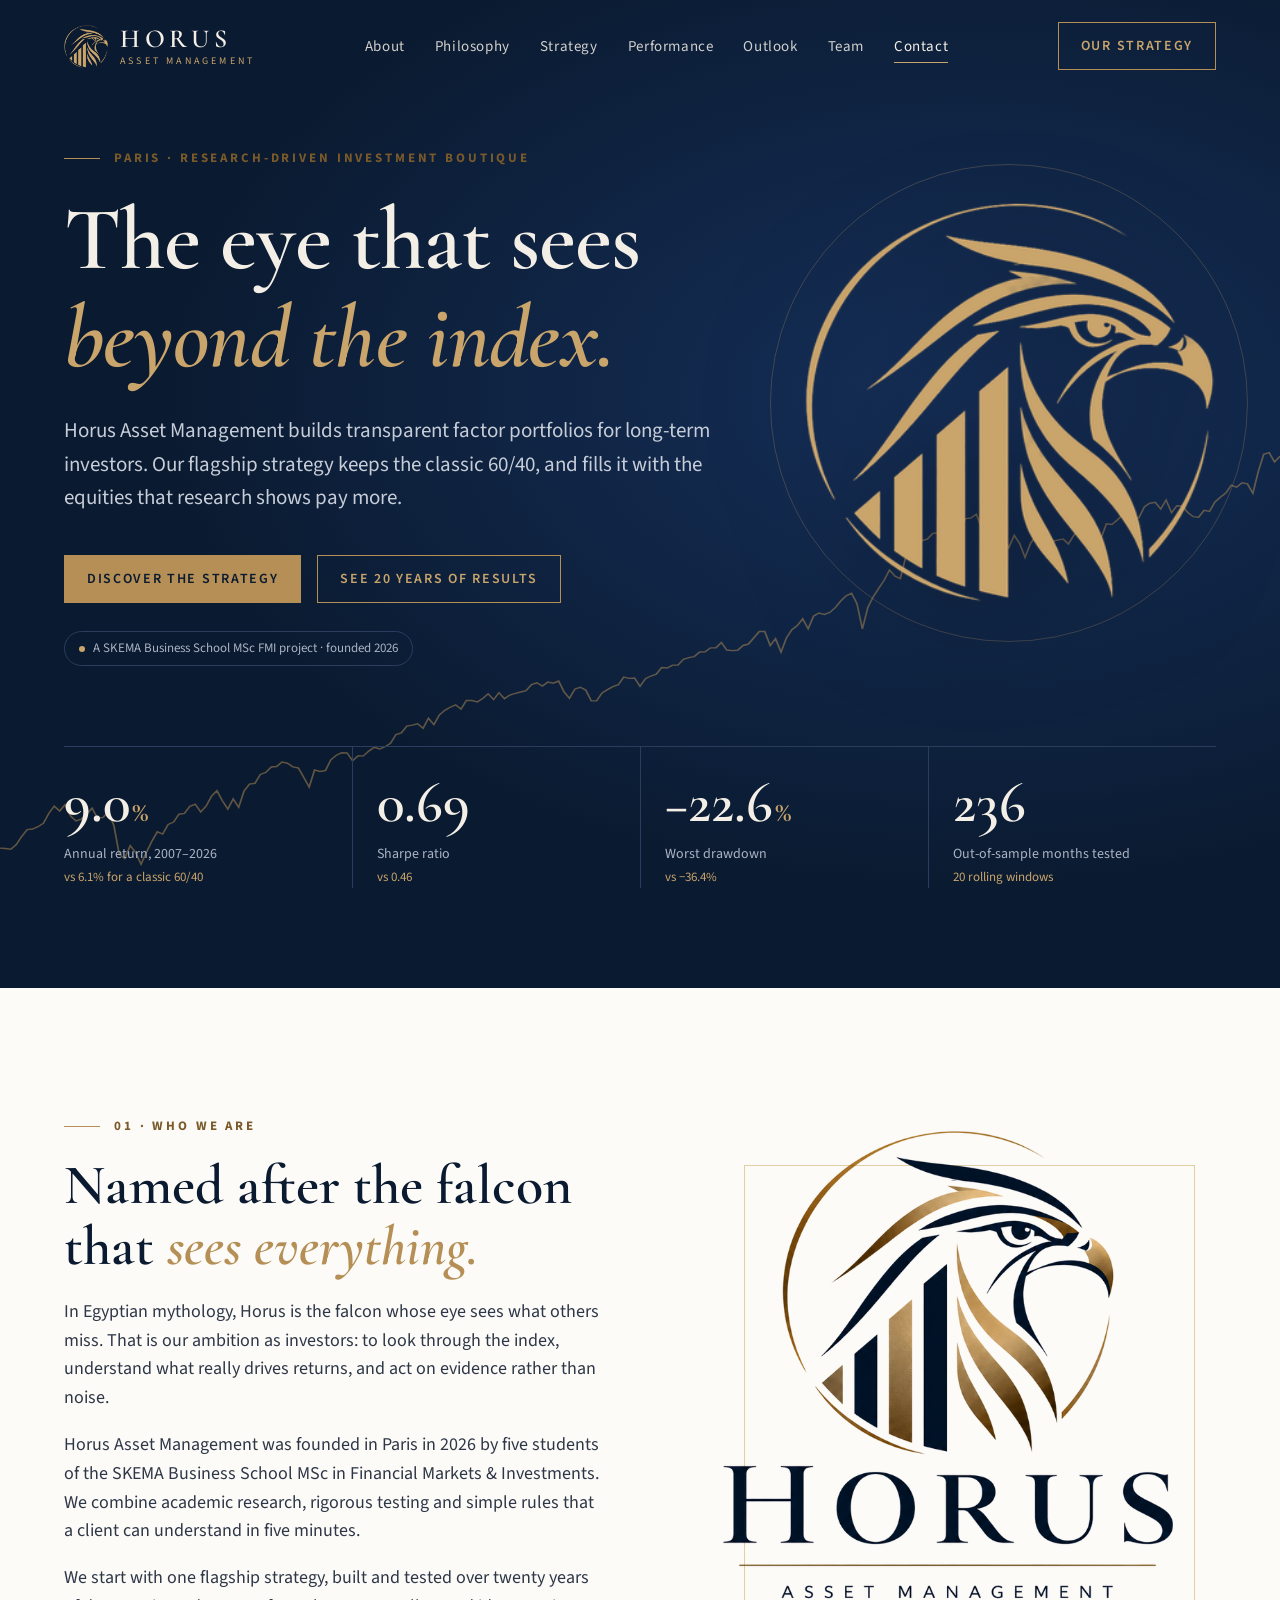
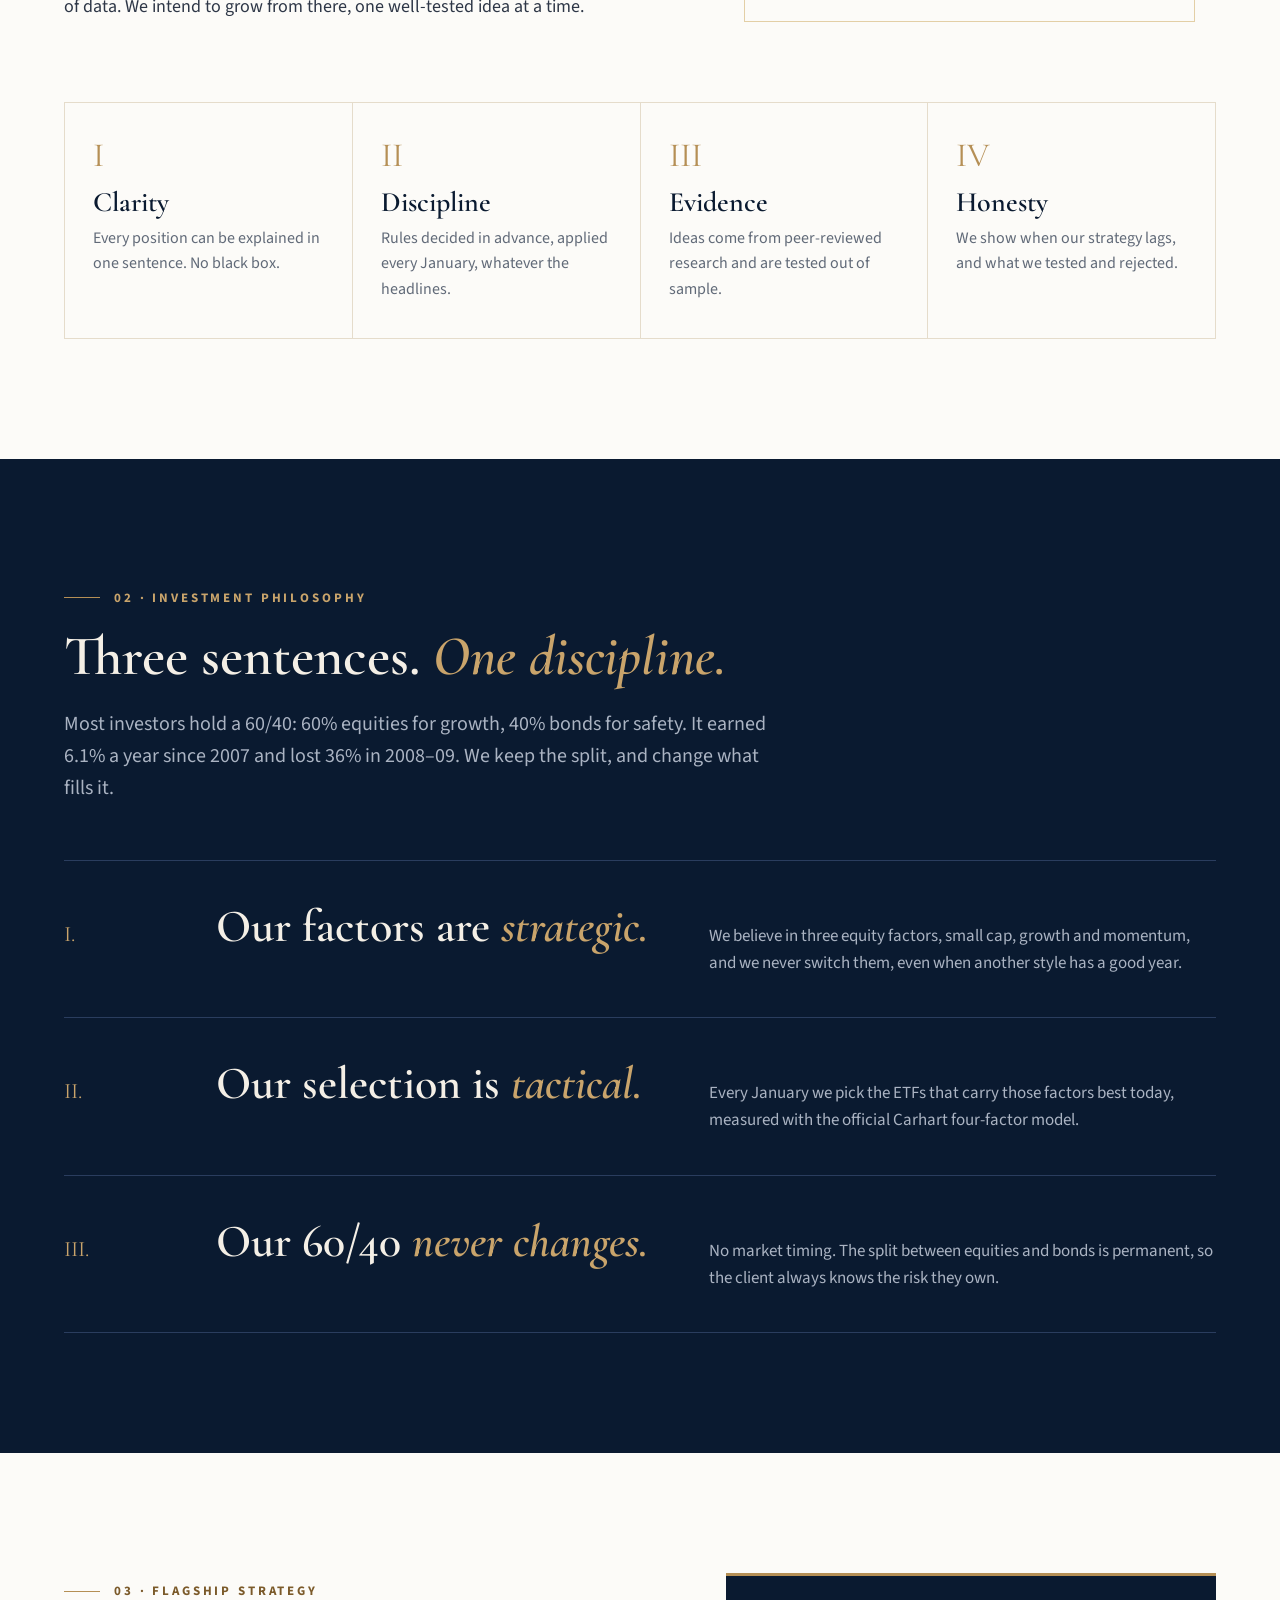
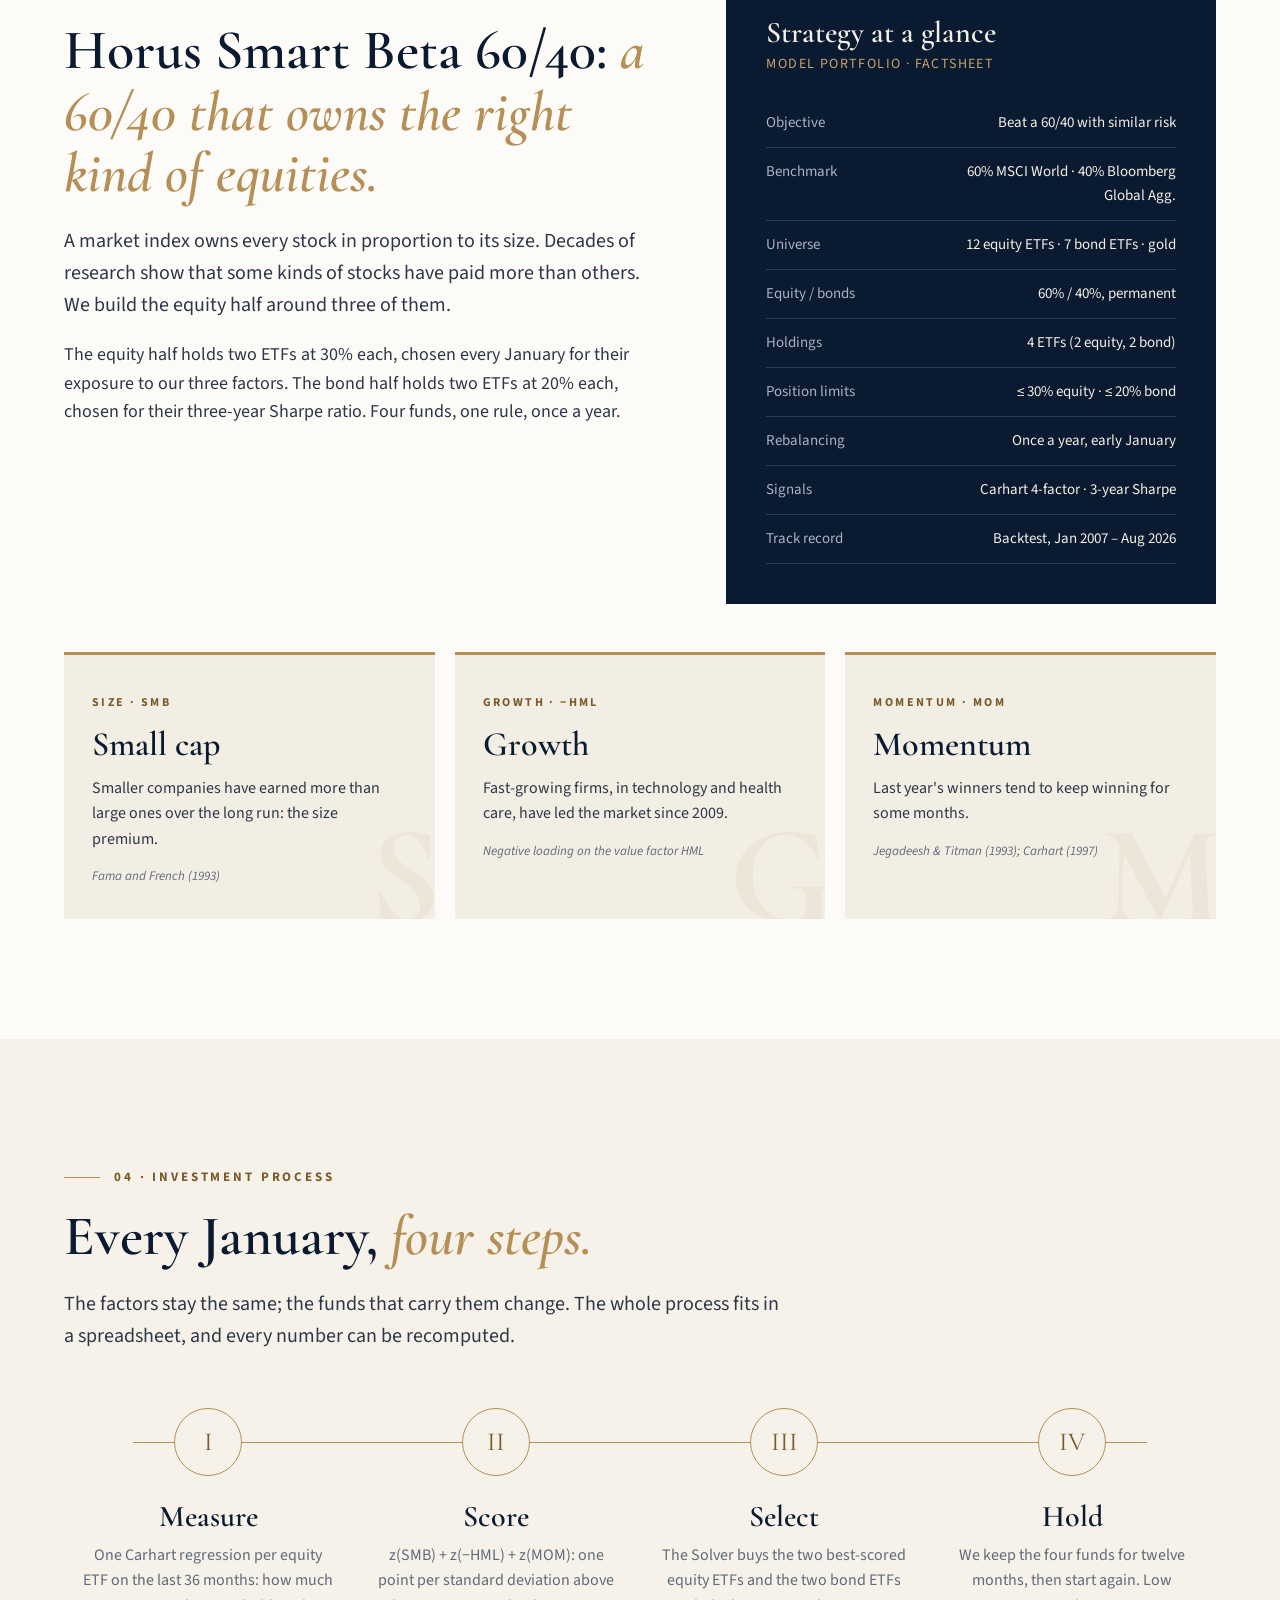
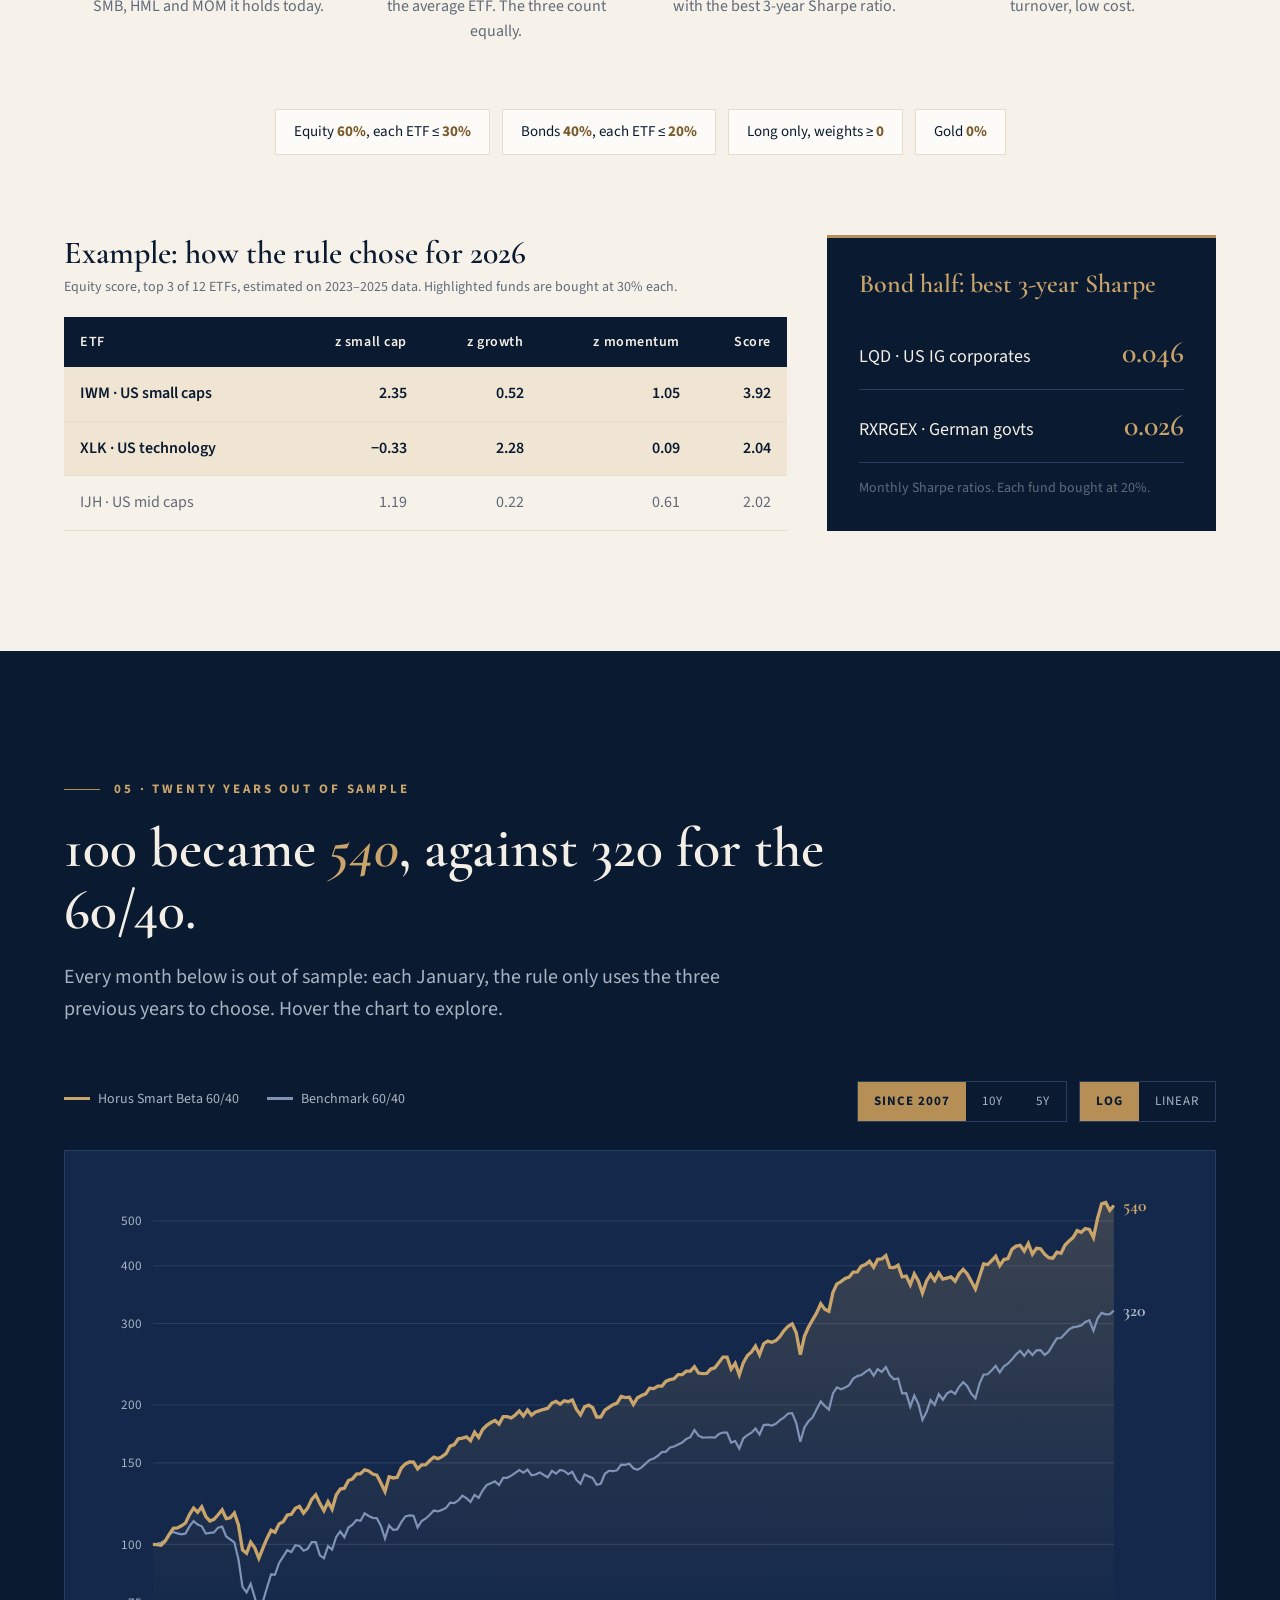
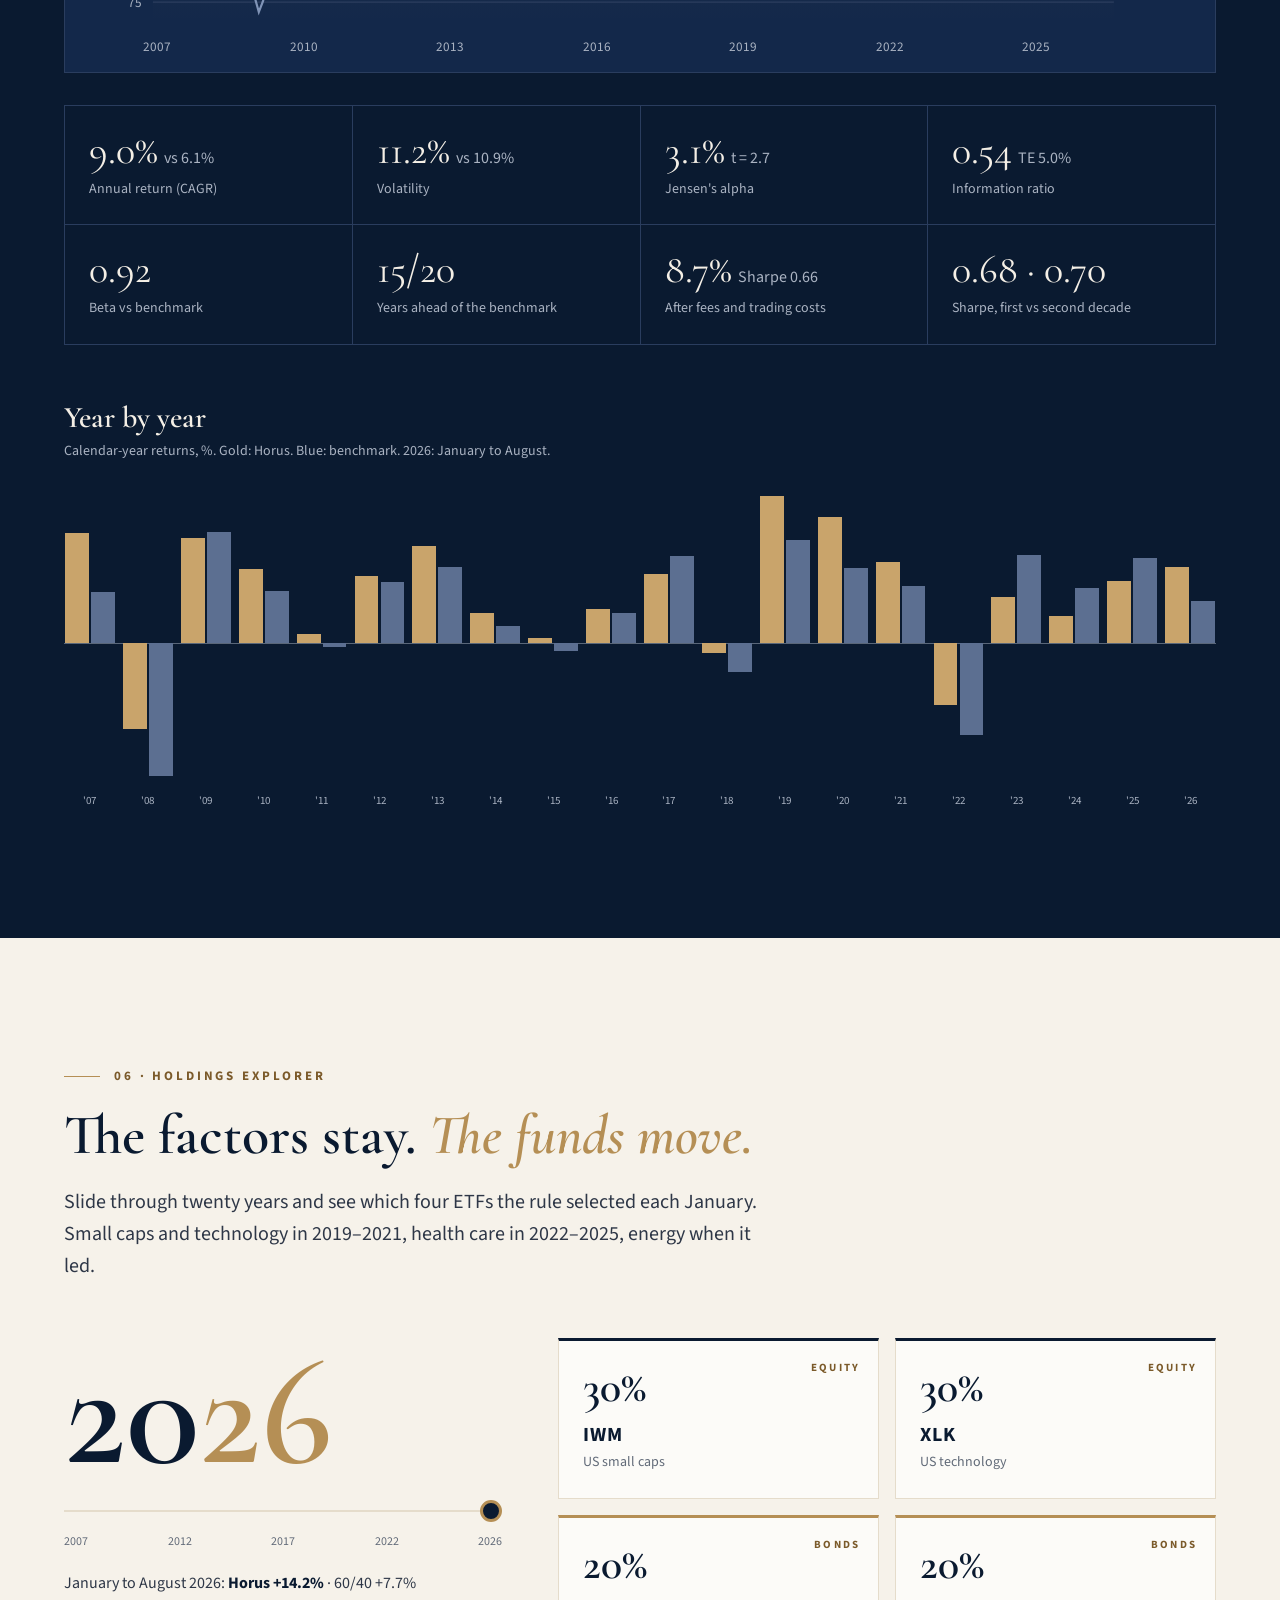
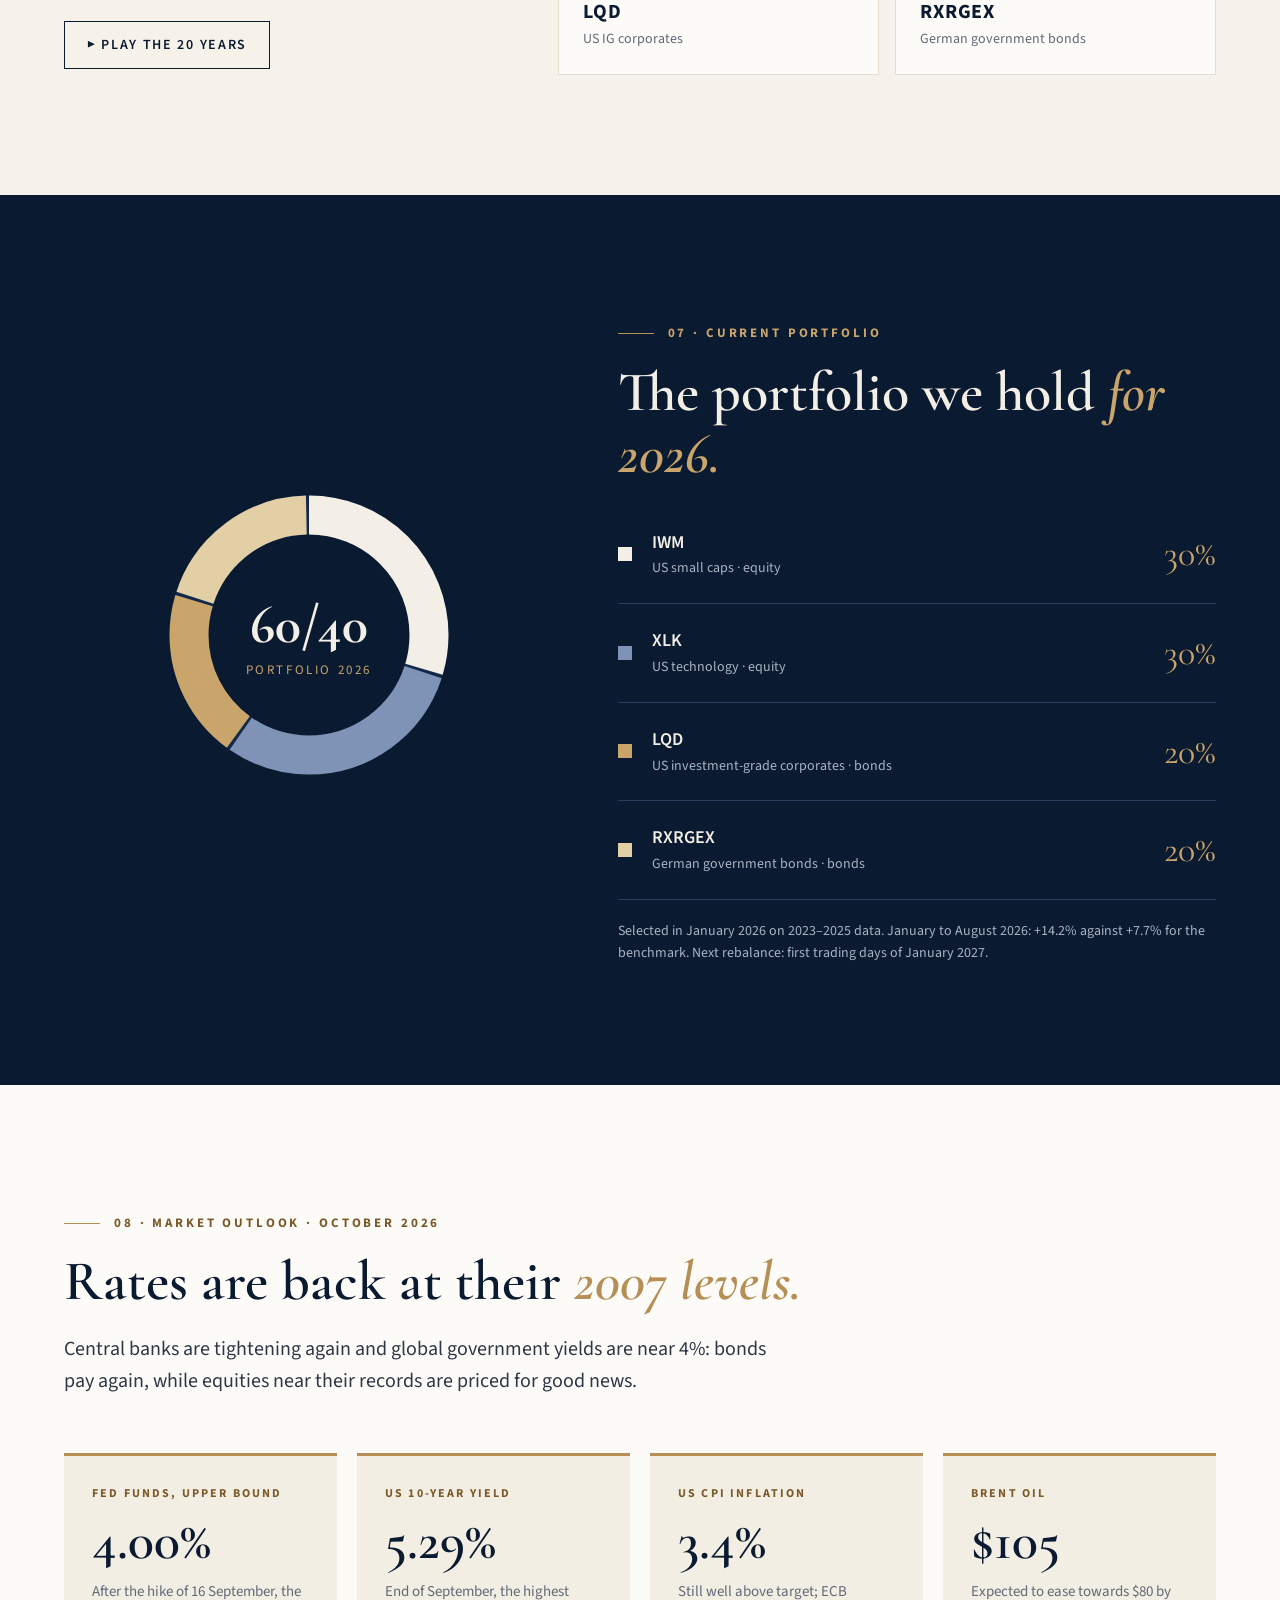
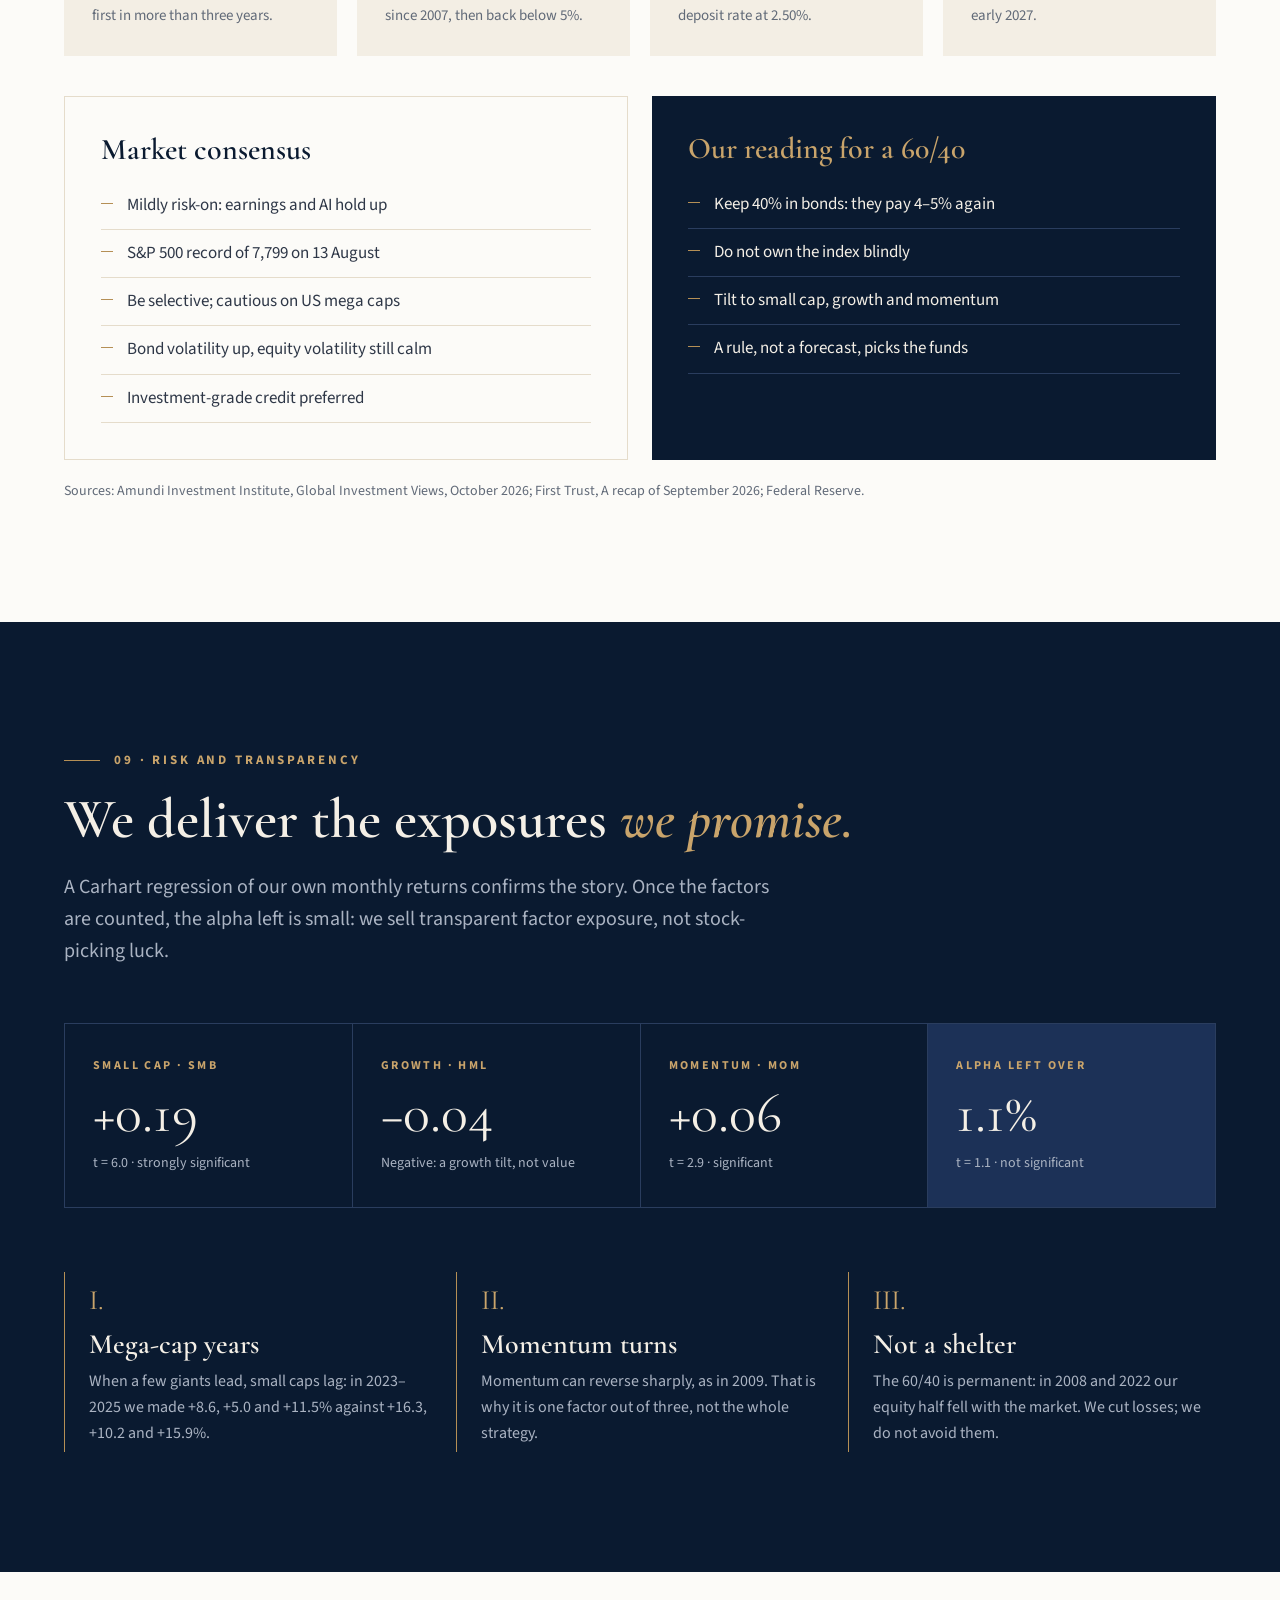
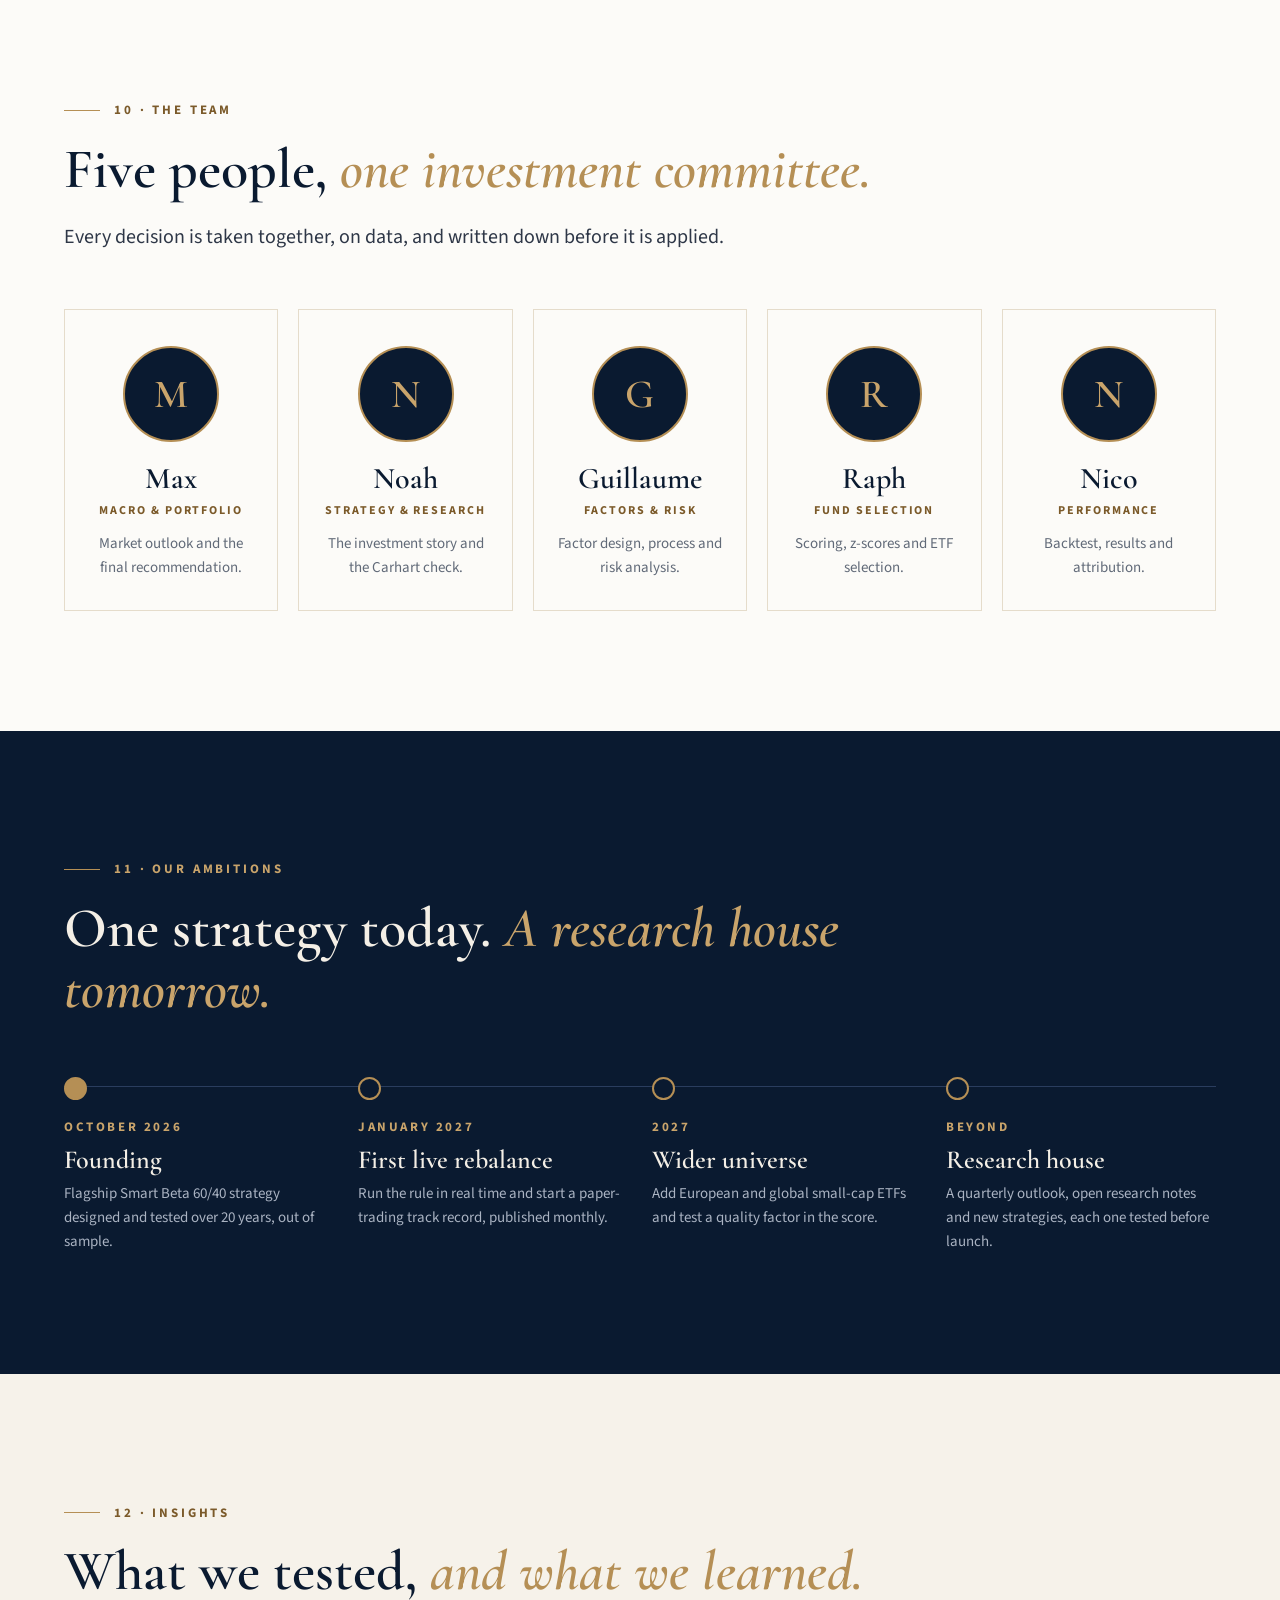
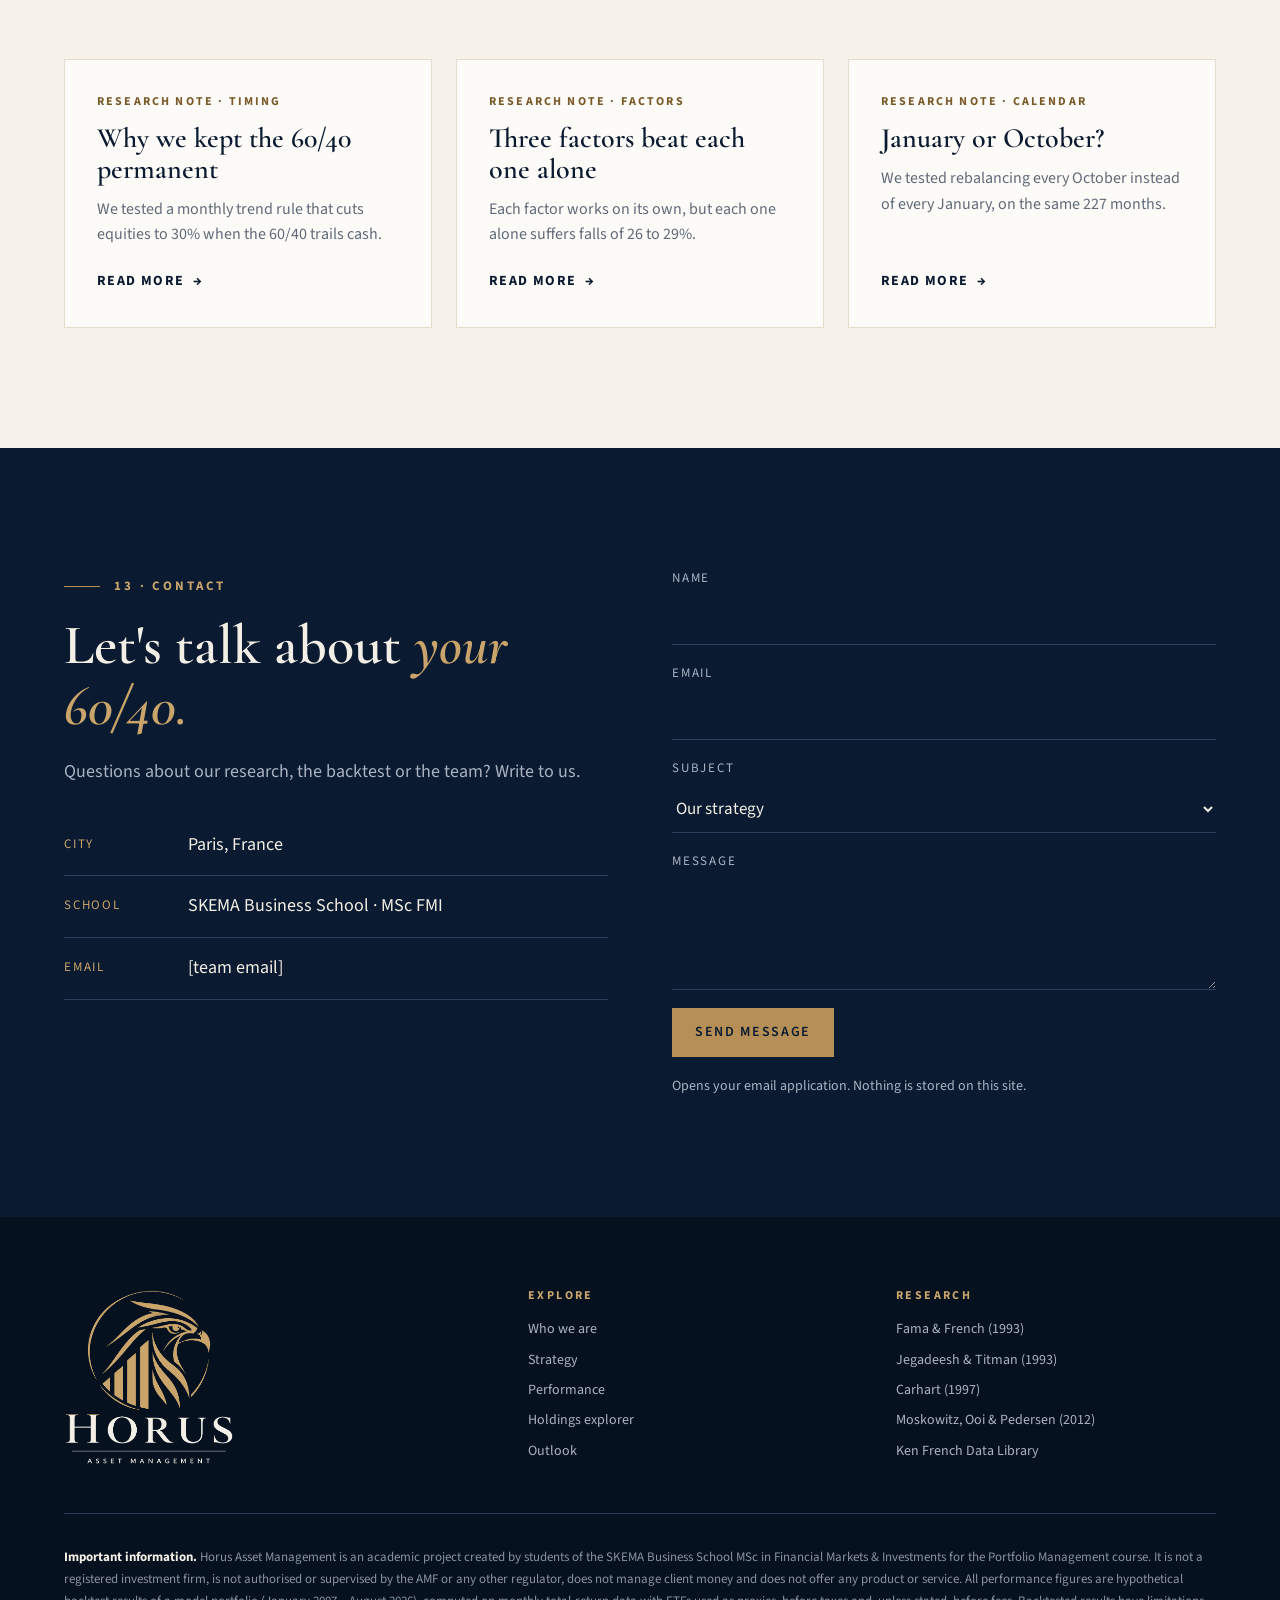
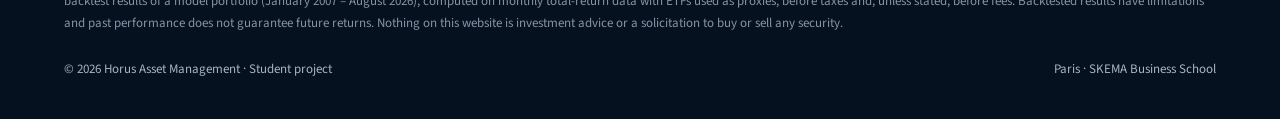
==== index.html @ f4579059 "First version of the Horus Asset Management website Single-page site: identity, philosophy, Smart Be" ====
<!doctype html>
<html lang="en">
<head>
<meta charset="utf-8">
<meta name="viewport" content="width=device-width, initial-scale=1">
<title>Horus Asset Management · Seeing beyond the index</title>
<meta name="description" content="Horus Asset Management is a Paris-based, research-driven investment boutique founded by five SKEMA MSc FMI students. Flagship: the Horus Smart Beta 60/40 strategy.">
<meta property="og:title" content="Horus Asset Management">
<meta property="og:description" content="A 60/40 that owns the right kind of equities. Strategic factors, tactical annual selection.">
<meta property="og:image" content="assets/img/logo_full.png">
<meta name="theme-color" content="#0a1a30">
<link rel="icon" type="image/png" href="assets/img/favicon.png">
<link rel="preconnect" href="https://fonts.googleapis.com">
<link rel="preconnect" href="https://fonts.gstatic.com" crossorigin>
<link href="https://fonts.googleapis.com/css2?family=Cormorant+Garamond:ital,wght@0,500;0,600;0,700;1,500;1,600&family=Source+Sans+3:wght@300;400;600;700&display=swap" rel="stylesheet">
<link rel="stylesheet" href="assets/css/style.css">
</head>
<body>

<!-- ============ NAV ============ -->
<nav class="nav" id="nav">
  <div class="container">
    <a href="#top" class="brand" aria-label="Horus Asset Management, home">
      <img src="assets/img/mark_gold.png" alt="">
      <span class="brand-text"><strong>HORUS</strong><span>ASSET MANAGEMENT</span></span>
    </a>
    <ul class="nav-links" id="navLinks">
      <li><a href="#about">About</a></li>
      <li><a href="#philosophy">Philosophy</a></li>
      <li><a href="#strategy">Strategy</a></li>
      <li><a href="#performance">Performance</a></li>
      <li><a href="#outlook">Outlook</a></li>
      <li><a href="#team">Team</a></li>
      <li><a href="#contact">Contact</a></li>
    </ul>
    <a href="#strategy" class="btn">Our strategy</a>
    <button class="menu-toggle" id="menuToggle" aria-label="Open menu"><span></span><span></span><span></span></button>
  </div>
</nav>

<!-- ============ HERO ============ -->
<header class="hero" id="top">
  <svg class="hero-bg-line" viewBox="0 0 1100 520" preserveAspectRatio="none" aria-hidden="true"><path id="heroLine" d=""/></svg>
  <div class="container">
    <div class="hero-grid">
      <div>
        <span class="eyebrow reveal">Paris · Research-driven investment boutique</span>
        <h1 class="reveal d1">The eye that sees <em>beyond the index.</em></h1>
        <p class="lead reveal d2">Horus Asset Management builds transparent factor portfolios for long-term investors. Our flagship strategy keeps the classic 60/40, and fills it with the equities that research shows pay more.</p>
        <div class="hero-actions reveal d3">
          <a href="#strategy" class="btn solid">Discover the strategy</a>
          <a href="#performance" class="btn">See 20 years of results</a>
        </div>
        <div class="badge reveal d4"><i></i> A SKEMA Business School MSc FMI project · founded 2026</div>
      </div>
      <div class="hero-mark reveal d2"><img src="assets/img/mark_gold.png" alt="The Horus falcon"></div>
    </div>
    <div class="kpis">
      <div class="kpi reveal"><div class="num"><span data-count="9.0" data-dec="1">0</span><small>%</small></div><div class="lbl">Annual return, 2007–2026</div><div class="vs">vs 6.1% for a classic 60/40</div></div>
      <div class="kpi reveal d1"><div class="num"><span data-count="0.69" data-dec="2">0</span></div><div class="lbl">Sharpe ratio</div><div class="vs">vs 0.46</div></div>
      <div class="kpi reveal d2"><div class="num">−<span data-count="22.6" data-dec="1">0</span><small>%</small></div><div class="lbl">Worst drawdown</div><div class="vs">vs −36.4%</div></div>
      <div class="kpi reveal d3"><div class="num"><span data-count="236" data-dec="0">0</span></div><div class="lbl">Out-of-sample months tested</div><div class="vs">20 rolling windows</div></div>
    </div>
  </div>
</header>

<!-- ============ ABOUT ============ -->
<section id="about">
  <div class="container">
    <div class="about-grid">
      <div class="about-text">
        <span class="eyebrow reveal">01 · Who we are</span>
        <h2 class="section-title reveal d1">Named after the falcon that <em>sees everything.</em></h2>
        <p class="reveal d2">In Egyptian mythology, Horus is the falcon whose eye sees what others miss. That is our ambition as investors: to look through the index, understand what really drives returns, and act on evidence rather than noise.</p>
        <p class="reveal d2">Horus Asset Management was founded in Paris in 2026 by five students of the SKEMA Business School MSc in Financial Markets &amp; Investments. We combine academic research, rigorous testing and simple rules that a client can understand in five minutes.</p>
        <p class="reveal d3">We start with one flagship strategy, built and tested over twenty years of data. We intend to grow from there, one well-tested idea at a time.</p>
      </div>
      <div class="about-visual reveal d2">
        <div class="frame"></div>
        <img src="assets/img/logo_full.png" alt="Horus Asset Management logo">
      </div>
    </div>
    <div class="values">
      <div class="value reveal"><div class="ic">I</div><h3>Clarity</h3><p>Every position can be explained in one sentence. No black box.</p></div>
      <div class="value reveal d1"><div class="ic">II</div><h3>Discipline</h3><p>Rules decided in advance, applied every January, whatever the headlines.</p></div>
      <div class="value reveal d2"><div class="ic">III</div><h3>Evidence</h3><p>Ideas come from peer-reviewed research and are tested out of sample.</p></div>
      <div class="value reveal d3"><div class="ic">IV</div><h3>Honesty</h3><p>We show when our strategy lags, and what we tested and rejected.</p></div>
    </div>
  </div>
</section>

<!-- ============ PHILOSOPHY ============ -->
<section id="philosophy" class="dark">
  <div class="container">
    <div class="section-head">
      <span class="eyebrow reveal">02 · Investment philosophy</span>
      <h2 class="section-title reveal d1">Three sentences. <em>One discipline.</em></h2>
      <p class="lead reveal d2">Most investors hold a 60/40: 60% equities for growth, 40% bonds for safety. It earned 6.1% a year since 2007 and lost 36% in 2008–09. We keep the split, and change what fills it.</p>
    </div>
    <div class="mantra">
      <div class="mantra-row reveal"><span class="n">I.</span><h3>Our factors are <em>strategic.</em></h3><p>We believe in three equity factors, small cap, growth and momentum, and we never switch them, even when another style has a good year.</p></div>
      <div class="mantra-row reveal"><span class="n">II.</span><h3>Our selection is <em>tactical.</em></h3><p>Every January we pick the ETFs that carry those factors best today, measured with the official Carhart four-factor model.</p></div>
      <div class="mantra-row reveal"><span class="n">III.</span><h3>Our 60/40 <em>never changes.</em></h3><p>No market timing. The split between equities and bonds is permanent, so the client always knows the risk they own.</p></div>
    </div>
  </div>
</section>

<!-- ============ STRATEGY ============ -->
<section id="strategy">
  <div class="container">
    <div class="strategy-grid">
      <div>
        <span class="eyebrow reveal">03 · Flagship strategy</span>
        <h2 class="section-title reveal d1">Horus Smart Beta 60/40: <em>a 60/40 that owns the right kind of equities.</em></h2>
        <p class="lead reveal d2">A market index owns every stock in proportion to its size. Decades of research show that some kinds of stocks have paid more than others. We build the equity half around three of them.</p>
        <p class="reveal d3" style="margin-top:20px">The equity half holds two ETFs at 30% each, chosen every January for their exposure to our three factors. The bond half holds two ETFs at 20% each, chosen for their three-year Sharpe ratio. Four funds, one rule, once a year.</p>
      </div>
      <aside class="factsheet reveal d2">
        <h3>Strategy at a glance</h3>
        <div class="sub">Model portfolio · factsheet</div>
        <dl>
          <dt>Objective</dt><dd>Beat a 60/40 with similar risk</dd>
          <dt>Benchmark</dt><dd>60% MSCI World · 40% Bloomberg Global Agg.</dd>
          <dt>Universe</dt><dd>12 equity ETFs · 7 bond ETFs · gold</dd>
          <dt>Equity / bonds</dt><dd>60% / 40%, permanent</dd>
          <dt>Holdings</dt><dd>4 ETFs (2 equity, 2 bond)</dd>
          <dt>Position limits</dt><dd>≤ 30% equity · ≤ 20% bond</dd>
          <dt>Rebalancing</dt><dd>Once a year, early January</dd>
          <dt>Signals</dt><dd>Carhart 4-factor · 3-year Sharpe</dd>
          <dt>Track record</dt><dd>Backtest, Jan 2007 – Aug 2026</dd>
        </dl>
      </aside>
    </div>
    <div class="factors">
      <div class="factor reveal"><span class="tag">SIZE · SMB</span><h3>Small cap</h3><p>Smaller companies have earned more than large ones over the long run: the size premium.</p><p class="ref">Fama and French (1993)</p><span class="big">S</span></div>
      <div class="factor reveal d1"><span class="tag">GROWTH · −HML</span><h3>Growth</h3><p>Fast-growing firms, in technology and health care, have led the market since 2009.</p><p class="ref">Negative loading on the value factor HML</p><span class="big">G</span></div>
      <div class="factor reveal d2"><span class="tag">MOMENTUM · MOM</span><h3>Momentum</h3><p>Last year's winners tend to keep winning for some months.</p><p class="ref">Jegadeesh &amp; Titman (1993); Carhart (1997)</p><span class="big">M</span></div>
    </div>
  </div>
</section>

<!-- ============ PROCESS ============ -->
<section id="process" class="alt">
  <div class="container">
    <div class="section-head">
      <span class="eyebrow reveal">04 · Investment process</span>
      <h2 class="section-title reveal d1">Every January, <em>four steps.</em></h2>
      <p class="lead reveal d2">The factors stay the same; the funds that carry them change. The whole process fits in a spreadsheet, and every number can be recomputed.</p>
    </div>
    <div class="steps" id="steps">
      <div class="progress"></div>
      <div class="step reveal"><div class="dot">I</div><h3>Measure</h3><p>One Carhart regression per equity ETF on the last 36 months: how much SMB, HML and MOM it holds today.</p></div>
      <div class="step reveal d1"><div class="dot">II</div><h3>Score</h3><p>z(SMB) + z(−HML) + z(MOM): one point per standard deviation above the average ETF. The three count equally.</p></div>
      <div class="step reveal d2"><div class="dot">III</div><h3>Select</h3><p>The Solver buys the two best-scored equity ETFs and the two bond ETFs with the best 3-year Sharpe ratio.</p></div>
      <div class="step reveal d3"><div class="dot">IV</div><h3>Hold</h3><p>We keep the four funds for twelve months, then start again. Low turnover, low cost.</p></div>
    </div>
    <div class="constraints reveal">
      <span class="chip">Equity <b>60%</b>, each ETF ≤ <b>30%</b></span>
      <span class="chip">Bonds <b>40%</b>, each ETF ≤ <b>20%</b></span>
      <span class="chip">Long only, weights ≥ <b>0</b></span>
      <span class="chip">Gold <b>0%</b></span>
    </div>

    <div class="zscore">
      <div class="reveal">
        <h3 style="font-size:32px;margin-bottom:6px">Example: how the rule chose for 2026</h3>
        <p class="small" style="margin-bottom:18px">Equity score, top 3 of 12 ETFs, estimated on 2023–2025 data. Highlighted funds are bought at 30% each.</p>
        <div class="table-wrap"><table class="table">
          <thead><tr><th>ETF</th><th>z small cap</th><th>z growth</th><th>z momentum</th><th>Score</th></tr></thead>
          <tbody>
            <tr class="hl"><td>IWM · US small caps</td><td>2.35</td><td>0.52</td><td>1.05</td><td>3.92</td></tr>
            <tr class="hl"><td>XLK · US technology</td><td>−0.33</td><td>2.28</td><td>0.09</td><td>2.04</td></tr>
            <tr class="dim"><td>IJH · US mid caps</td><td>1.19</td><td>0.22</td><td>0.61</td><td>2.02</td></tr>
          </tbody>
        </table></div>
      </div>
      <div class="note-card reveal d2">
        <h4>Bond half: best 3-year Sharpe</h4>
        <div class="row"><span>LQD · US IG corporates</span><b>0.046</b></div>
        <div class="row"><span>RXRGEX · German govts</span><b>0.026</b></div>
        <p class="small" style="margin-top:14px">Monthly Sharpe ratios. Each fund bought at 20%.</p>
      </div>
    </div>
  </div>
</section>

<!-- ============ PERFORMANCE ============ -->
<section id="performance" class="dark">
  <div class="container">
    <div class="section-head">
      <span class="eyebrow reveal">05 · Twenty years out of sample</span>
      <h2 class="section-title reveal d1">100 became <em>540</em>, against 320 for the 60/40.</h2>
      <p class="lead reveal d2">Every month below is out of sample: each January, the rule only uses the three previous years to choose. Hover the chart to explore.</p>
    </div>
    <div class="perf-top reveal">
      <div class="legend"><span><i style="background:#c9a46b"></i>Horus Smart Beta 60/40</span><span><i style="background:#7f93b6"></i>Benchmark 60/40</span></div>
      <div class="toggles">
        <div class="toggle" id="rangeToggle"><button data-r="all" class="on">Since 2007</button><button data-r="10">10Y</button><button data-r="5">5Y</button></div>
        <div class="toggle" id="scaleToggle"><button data-s="log" class="on">Log</button><button data-s="lin">Linear</button></div>
      </div>
    </div>
    <div class="chart-wrap reveal">
      <svg id="growthChart" viewBox="0 0 1000 440" role="img" aria-label="Growth of 100 invested in December 2006, Horus strategy against the 60/40 benchmark"></svg>
      <div class="tooltip" id="tip"></div>
    </div>
    <div class="stats">
      <div class="stat reveal"><div class="v">9.0%<small>vs 6.1%</small></div><div class="l">Annual return (CAGR)</div></div>
      <div class="stat reveal d1"><div class="v">11.2%<small>vs 10.9%</small></div><div class="l">Volatility</div></div>
      <div class="stat reveal d2"><div class="v">3.1%<small>t = 2.7</small></div><div class="l">Jensen's alpha</div></div>
      <div class="stat reveal d3"><div class="v">0.54<small>TE 5.0%</small></div><div class="l">Information ratio</div></div>
      <div class="stat reveal"><div class="v">0.92</div><div class="l">Beta vs benchmark</div></div>
      <div class="stat reveal d1"><div class="v">15/20</div><div class="l">Years ahead of the benchmark</div></div>
      <div class="stat reveal d2"><div class="v">8.7%<small>Sharpe 0.66</small></div><div class="l">After fees and trading costs</div></div>
      <div class="stat reveal d3"><div class="v">0.68 · 0.70</div><div class="l">Sharpe, first vs second decade</div></div>
    </div>
    <div class="annual-wrap">
      <h3 class="reveal">Year by year</h3>
      <p class="small reveal">Calendar-year returns, %. Gold: Horus. Blue: benchmark. 2026: January to August.</p>
      <div class="bar-chart" id="barChart" aria-label="Annual returns 2007 to 2026"></div>
      <div style="height:36px"></div>
    </div>
  </div>
</section>

<!-- ============ HOLDINGS EXPLORER ============ -->
<section id="holdings" class="alt">
  <div class="container">
    <div class="section-head">
      <span class="eyebrow reveal">06 · Holdings explorer</span>
      <h2 class="section-title reveal d1">The factors stay. <em>The funds move.</em></h2>
      <p class="lead reveal d2">Slide through twenty years and see which four ETFs the rule selected each January. Small caps and technology in 2019–2021, health care in 2022–2025, energy when it led.</p>
    </div>
    <div class="explorer">
      <div class="reveal">
        <div class="year-display" id="yearDisplay">20<span>26</span></div>
        <input type="range" min="2007" max="2026" value="2026" class="slider" id="yearSlider" aria-label="Select a year">
        <div class="slider-scale"><span>2007</span><span>2012</span><span>2017</span><span>2022</span><span>2026</span></div>
        <div class="year-ret" id="yearRet"></div>
        <button class="btn ink play" id="playBtn">▶ Play the 20 years</button>
      </div>
      <div class="holdings reveal d2" id="holdingsGrid"></div>
    </div>
  </div>
</section>

<!-- ============ PORTFOLIO 2026 ============ -->
<section id="portfolio" class="dark">
  <div class="container">
    <div class="alloc">
      <div class="donut reveal">
        <svg viewBox="0 0 200 200" id="donut" aria-label="2026 allocation: IWM 30%, XLK 30%, LQD 20%, RXRGEX 20%"></svg>
        <div class="center"><b>60/40</b><span>PORTFOLIO 2026</span></div>
      </div>
      <div>
        <span class="eyebrow reveal">07 · Current portfolio</span>
        <h2 class="section-title reveal d1">The portfolio we hold <em>for 2026.</em></h2>
        <ul class="alloc-list reveal d2">
          <li><i style="background:#f4efe6"></i><div><div class="nm">IWM</div><div class="ds">US small caps · equity</div></div><div class="pc">30%</div></li>
          <li><i style="background:#7f93b6"></i><div><div class="nm">XLK</div><div class="ds">US technology · equity</div></div><div class="pc">30%</div></li>
          <li><i style="background:#c9a46b"></i><div><div class="nm">LQD</div><div class="ds">US investment-grade corporates · bonds</div></div><div class="pc">20%</div></li>
          <li><i style="background:#e3cfa6"></i><div><div class="nm">RXRGEX</div><div class="ds">German government bonds · bonds</div></div><div class="pc">20%</div></li>
        </ul>
        <p class="small reveal" style="margin-top:20px">Selected in January 2026 on 2023–2025 data. January to August 2026: +14.2% against +7.7% for the benchmark. Next rebalance: first trading days of January 2027.</p>
      </div>
    </div>
  </div>
</section>

<!-- ============ OUTLOOK ============ -->
<section id="outlook">
  <div class="container">
    <div class="section-head">
      <span class="eyebrow reveal">08 · Market outlook · October 2026</span>
      <h2 class="section-title reveal d1">Rates are back at their <em>2007 levels.</em></h2>
      <p class="lead reveal d2">Central banks are tightening again and global government yields are near 4%: bonds pay again, while equities near their records are priced for good news.</p>
    </div>
    <div class="macro">
      <div class="macro-card reveal"><div class="lbl">FED FUNDS, UPPER BOUND</div><div class="v">4.00%</div><p>After the hike of 16 September, the first in more than three years.</p></div>
      <div class="macro-card reveal d1"><div class="lbl">US 10-YEAR YIELD</div><div class="v">5.29%</div><p>End of September, the highest since 2007, then back below 5%.</p></div>
      <div class="macro-card reveal d2"><div class="lbl">US CPI INFLATION</div><div class="v">3.4%</div><p>Still well above target; ECB deposit rate at 2.50%.</p></div>
      <div class="macro-card reveal d3"><div class="lbl">BRENT OIL</div><div class="v">$105</div><p>Expected to ease towards $80 by early 2027.</p></div>
    </div>
    <div class="views">
      <div class="view light reveal"><h3>Market consensus</h3><ul><li>Mildly risk-on: earnings and AI hold up</li><li>S&amp;P 500 record of 7,799 on 13 August</li><li>Be selective; cautious on US mega caps</li><li>Bond volatility up, equity volatility still calm</li><li>Investment-grade credit preferred</li></ul></div>
      <div class="view darkc reveal d1"><h3>Our reading for a 60/40</h3><ul><li>Keep 40% in bonds: they pay 4–5% again</li><li>Do not own the index blindly</li><li>Tilt to small cap, growth and momentum</li><li>A rule, not a forecast, picks the funds</li></ul></div>
    </div>
    <p class="small reveal" style="margin-top:20px">Sources: Amundi Investment Institute, Global Investment Views, October 2026; First Trust, A recap of September 2026; Federal Reserve.</p>
  </div>
</section>

<!-- ============ RISK ============ -->
<section id="risk" class="dark">
  <div class="container">
    <div class="section-head">
      <span class="eyebrow reveal">09 · Risk and transparency</span>
      <h2 class="section-title reveal d1">We deliver the exposures <em>we promise.</em></h2>
      <p class="lead reveal d2">A Carhart regression of our own monthly returns confirms the story. Once the factors are counted, the alpha left is small: we sell transparent factor exposure, not stock-picking luck.</p>
    </div>
    <div class="carhart">
      <div class="loading reveal"><div class="k">SMALL CAP · SMB</div><div class="v">+0.19</div><p>t = 6.0 · strongly significant</p></div>
      <div class="loading reveal d1"><div class="k">GROWTH · HML</div><div class="v">−0.04</div><p>Negative: a growth tilt, not value</p></div>
      <div class="loading reveal d2"><div class="k">MOMENTUM · MOM</div><div class="v">+0.06</div><p>t = 2.9 · significant</p></div>
      <div class="loading alpha reveal d3"><div class="k">ALPHA LEFT OVER</div><div class="v">1.1%</div><p>t = 1.1 · not significant</p></div>
    </div>
    <div class="risks">
      <div class="risk reveal"><span class="n">I.</span><h3>Mega-cap years</h3><p>When a few giants lead, small caps lag: in 2023–2025 we made +8.6, +5.0 and +11.5% against +16.3, +10.2 and +15.9%.</p></div>
      <div class="risk reveal d1"><span class="n">II.</span><h3>Momentum turns</h3><p>Momentum can reverse sharply, as in 2009. That is why it is one factor out of three, not the whole strategy.</p></div>
      <div class="risk reveal d2"><span class="n">III.</span><h3>Not a shelter</h3><p>The 60/40 is permanent: in 2008 and 2022 our equity half fell with the market. We cut losses; we do not avoid them.</p></div>
    </div>
  </div>
</section>

<!-- ============ TEAM ============ -->
<section id="team">
  <div class="container">
    <div class="section-head">
      <span class="eyebrow reveal">10 · The team</span>
      <h2 class="section-title reveal d1">Five people, <em>one investment committee.</em></h2>
      <p class="lead reveal d2">Every decision is taken together, on data, and written down before it is applied.</p>
    </div>
    <div class="team">
      <div class="member reveal"><div class="avatar">M</div><h3>Max</h3><div class="role">Macro &amp; Portfolio</div><p>Market outlook and the final recommendation.</p></div>
      <div class="member reveal d1"><div class="avatar">N</div><h3>Noah</h3><div class="role">Strategy &amp; Research</div><p>The investment story and the Carhart check.</p></div>
      <div class="member reveal d2"><div class="avatar">G</div><h3>Guillaume</h3><div class="role">Factors &amp; Risk</div><p>Factor design, process and risk analysis.</p></div>
      <div class="member reveal d3"><div class="avatar">R</div><h3>Raph</h3><div class="role">Fund Selection</div><p>Scoring, z-scores and ETF selection.</p></div>
      <div class="member reveal d4"><div class="avatar">N</div><h3>Nico</h3><div class="role">Performance</div><p>Backtest, results and attribution.</p></div>
    </div>
  </div>
</section>

<!-- ============ ROADMAP ============ -->
<section id="ambitions" class="dark">
  <div class="container">
    <div class="section-head">
      <span class="eyebrow reveal">11 · Our ambitions</span>
      <h2 class="section-title reveal d1">One strategy today. <em>A research house tomorrow.</em></h2>
    </div>
    <div class="roadmap">
      <div class="milestone done reveal"><div class="when">OCTOBER 2026</div><h3>Founding</h3><p>Flagship Smart Beta 60/40 strategy designed and tested over 20 years, out of sample.</p></div>
      <div class="milestone reveal d1"><div class="when">JANUARY 2027</div><h3>First live rebalance</h3><p>Run the rule in real time and start a paper-trading track record, published monthly.</p></div>
      <div class="milestone reveal d2"><div class="when">2027</div><h3>Wider universe</h3><p>Add European and global small-cap ETFs and test a quality factor in the score.</p></div>
      <div class="milestone reveal d3"><div class="when">BEYOND</div><h3>Research house</h3><p>A quarterly outlook, open research notes and new strategies, each one tested before launch.</p></div>
    </div>
  </div>
</section>

<!-- ============ INSIGHTS ============ -->
<section id="insights" class="alt">
  <div class="container">
    <div class="section-head">
      <span class="eyebrow reveal">12 · Insights</span>
      <h2 class="section-title reveal d1">What we tested, <em>and what we learned.</em></h2>
    </div>
    <div class="insights">
      <article class="insight reveal">
        <span class="meta">RESEARCH NOTE · TIMING</span>
        <h3>Why we kept the 60/40 permanent</h3>
        <p>We tested a monthly trend rule that cuts equities to 30% when the 60/40 trails cash.</p>
        <div class="full"><p>It reduced the worst loss from −22.6% to −16.3%, but lowered the return from 9.0% to 8.4%, the information ratio from 0.54 to 0.33, and the Sharpe ratio of the last ten years from 0.70 to 0.65. It missed the rebounds of 2009, 2019 and 2020. We keep it as an option for more cautious mandates.</p></div>
        <div class="more"><button class="read">Read more</button></div>
      </article>
      <article class="insight reveal d1">
        <span class="meta">RESEARCH NOTE · FACTORS</span>
        <h3>Three factors beat each one alone</h3>
        <p>Each factor works on its own, but each one alone suffers falls of 26 to 29%.</p>
        <div class="full"><p>Small cap alone: Sharpe 0.52, worst loss −26.1%. Growth alone: 0.71 and −29.2%. Momentum alone: 0.58 and −29.5%. Together they point to different funds in different years, and the worst loss shrinks to −22.6% with a Sharpe ratio of 0.69.</p></div>
        <div class="more"><button class="read">Read more</button></div>
      </article>
      <article class="insight reveal d2">
        <span class="meta">RESEARCH NOTE · CALENDAR</span>
        <h3>January or October?</h3>
        <p>We tested rebalancing every October instead of every January, on the same 227 months.</p>
        <div class="full"><p>January: 8.5% a year, Sharpe 0.65, worst loss −22.6%. October: 7.6%, 0.57 and −31.4%. The idea still works in October, so it does not hang on one date, but January does better and uses the full calendar year of data.</p></div>
        <div class="more"><button class="read">Read more</button></div>
      </article>
    </div>
  </div>
</section>

<!-- ============ CONTACT ============ -->
<section id="contact" class="dark">
  <div class="container">
    <div class="contact">
      <div class="contact-info">
        <span class="eyebrow reveal">13 · Contact</span>
        <h2 class="section-title reveal d1">Let's talk about <em>your 60/40.</em></h2>
        <p class="reveal d2">Questions about our research, the backtest or the team? Write to us.</p>
        <div class="reveal d3" style="margin-top:28px">
          <div class="line"><span>City</span>Paris, France</div>
          <div class="line"><span>School</span>SKEMA Business School · MSc FMI</div>
          <div class="line"><span>Email</span><a href="mailto:contact@example.com" id="mailLink">[team email]</a></div>
        </div>
      </div>
      <form class="form reveal d2" id="contactForm">
        <label>Name<input name="name" required autocomplete="name"></label>
        <label>Email<input name="email" type="email" required autocomplete="email"></label>
        <label>Subject<select name="subject"><option>Our strategy</option><option>The backtest</option><option>Joining the team</option><option>Other</option></select></label>
        <label>Message<textarea name="message" required></textarea></label>
        <button class="btn solid" type="submit" style="justify-self:start">Send message</button>
        <p class="small">Opens your email application. Nothing is stored on this site.</p>
      </form>
    </div>
  </div>
</section>

<!-- ============ FOOTER ============ -->
<footer>
  <div class="container">
    <div class="foot-grid">
      <div><img src="assets/img/logo_light.png" alt="Horus Asset Management"></div>
      <div><h4>Explore</h4><ul><li><a href="#about">Who we are</a></li><li><a href="#strategy">Strategy</a></li><li><a href="#performance">Performance</a></li><li><a href="#holdings">Holdings explorer</a></li><li><a href="#outlook">Outlook</a></li></ul></div>
      <div><h4>Research</h4><ul><li>Fama &amp; French (1993)</li><li>Jegadeesh &amp; Titman (1993)</li><li>Carhart (1997)</li><li>Moskowitz, Ooi &amp; Pedersen (2012)</li><li>Ken French Data Library</li></ul></div>
    </div>
    <p class="disclaimer"><strong>Important information.</strong> Horus Asset Management is an academic project created by students of the SKEMA Business School MSc in Financial Markets &amp; Investments for the Portfolio Management course. It is not a registered investment firm, is not authorised or supervised by the AMF or any other regulator, does not manage client money and does not offer any product or service. All performance figures are hypothetical backtest results of a model portfolio (January 2007 – August 2026), computed on monthly total-return data with ETFs used as proxies, before taxes and, unless stated, before fees. Backtested results have limitations and past performance does not guarantee future returns. Nothing on this website is investment advice or a solicitation to buy or sell any security.</p>
    <div class="copy"><span>© 2026 Horus Asset Management · Student project</span><span>Paris · SKEMA Business School</span></div>
  </div>
</footer>

<script src="assets/js/data.js"></script>
<script src="assets/js/main.js"></script>
</body>
</html>
---- assets/css/style.css ----
/* Horus Asset Management — site styles */
:root {
  --navy: #0a1a30;
  --navy-2: #13284a;
  --navy-3: #1c3157;
  --line-dark: #2a3d5e;
  --gold: #b58f55;
  --gold-light: #c9a46b;
  --gold-pale: #e3cfa6;
  --gold-dark: #7b5a2a;
  --cream: #fcfbf8;
  --cream-2: #f6f2ea;
  --panel: #f3eee4;
  --rule: #e5dccb;
  --ink: #0a1a30;
  --body: #2e3747;
  --muted: #616a78;
  --on-dark: #f4efe6;
  --on-dark-muted: #aab3c2;
  --serif: 'Cormorant Garamond', Georgia, serif;
  --sans: 'Source Sans 3', 'Helvetica Neue', Arial, sans-serif;
  --max: 1200px;
  --radius: 2px;
}

* { box-sizing: border-box; margin: 0; padding: 0; }
html { scroll-behavior: smooth; }
body {
  background: var(--cream);
  color: var(--body);
  font-family: var(--sans);
  font-size: 18px;
  line-height: 1.6;
  -webkit-font-smoothing: antialiased;
  overflow-x: hidden;
}
img { max-width: 100%; display: block; }
a { color: inherit; text-decoration: none; }
button { font: inherit; cursor: pointer; }

.container { width: 100%; max-width: var(--max); margin: 0 auto; padding: 0 24px; }

/* ---------- Typography ---------- */
.eyebrow {
  font-family: var(--sans);
  font-size: 13px;
  font-weight: 700;
  letter-spacing: 0.22em;
  text-transform: uppercase;
  color: var(--gold-dark);
  display: inline-flex;
  align-items: center;
  gap: 14px;
}
.eyebrow::before { content: ''; width: 36px; height: 1px; background: var(--gold); }
.dark .eyebrow { color: var(--gold-light); }
h1, h2, h3, h4 { font-family: var(--serif); color: var(--ink); font-weight: 600; line-height: 1.1; }
.dark h1, .dark h2, .dark h3, .dark h4 { color: var(--on-dark); }
h2.section-title { font-size: clamp(36px, 4.6vw, 56px); margin: 18px 0 20px; max-width: 820px; }
h2.section-title em { color: var(--gold); font-style: italic; }
.dark h2.section-title em { color: var(--gold-light); }
.lead { font-size: 20px; color: var(--body); max-width: 720px; }
.dark .lead { color: var(--on-dark-muted); }
.small { font-size: 14px; color: var(--muted); }
.dark .small { color: var(--on-dark-muted); }

/* ---------- Sections ---------- */
section { padding: 120px 0; position: relative; }
section.dark { background: var(--navy); color: var(--on-dark-muted); }
section.alt { background: var(--cream-2); }
.section-head { margin-bottom: 56px; }

/* ---------- Navigation ---------- */
.nav {
  position: fixed; inset: 0 0 auto 0; z-index: 50;
  transition: background .35s ease, box-shadow .35s ease, padding .35s ease;
  padding: 22px 0;
}
.nav.scrolled { background: rgba(10, 26, 48, 0.96); backdrop-filter: blur(8px); padding: 12px 0; box-shadow: 0 1px 0 var(--line-dark); }
.nav .container { display: flex; align-items: center; justify-content: space-between; gap: 24px; }
.brand { display: flex; align-items: center; gap: 12px; }
.brand img { width: 44px; height: 44px; object-fit: contain; }
.brand-text { display: flex; flex-direction: column; line-height: 1; }
.brand-text strong { font-family: var(--serif); font-size: 26px; letter-spacing: 0.18em; color: var(--on-dark); font-weight: 600; }
.brand-text span { font-size: 10px; letter-spacing: 0.32em; color: var(--gold-light); margin-top: 4px; }
.nav-links { display: flex; gap: 30px; list-style: none; }
.nav-links a { color: var(--on-dark); font-size: 15px; letter-spacing: 0.04em; position: relative; padding: 4px 0; opacity: .85; transition: opacity .2s; }
.nav-links a::after { content: ''; position: absolute; left: 0; bottom: -2px; width: 0; height: 1px; background: var(--gold-light); transition: width .3s ease; }
.nav-links a:hover, .nav-links a.active { opacity: 1; }
.nav-links a:hover::after, .nav-links a.active::after { width: 100%; }
.btn {
  display: inline-flex; align-items: center; gap: 10px;
  border: 1px solid var(--gold); color: var(--gold-light);
  padding: 12px 22px; font-size: 14px; letter-spacing: 0.12em; text-transform: uppercase; font-weight: 600;
  transition: background .25s, color .25s, transform .25s;
  background: transparent;
}
.btn:hover { background: var(--gold); color: var(--navy); }
.btn.solid { background: var(--gold); color: var(--navy); }
.btn.solid:hover { background: var(--gold-light); transform: translateY(-1px); }
.btn.ink { border-color: var(--navy); color: var(--navy); }
.btn.ink:hover { background: var(--navy); color: var(--on-dark); }
.menu-toggle { display: none; background: none; border: 0; width: 40px; height: 40px; position: relative; }
.menu-toggle span { position: absolute; left: 8px; right: 8px; height: 1.5px; background: var(--on-dark); transition: transform .3s, opacity .3s; }
.menu-toggle span:nth-child(1) { top: 13px; } .menu-toggle span:nth-child(2) { top: 20px; } .menu-toggle span:nth-child(3) { top: 27px; }
.nav.open .menu-toggle span:nth-child(1) { transform: translateY(7px) rotate(45deg); }
.nav.open .menu-toggle span:nth-child(2) { opacity: 0; }
.nav.open .menu-toggle span:nth-child(3) { transform: translateY(-7px) rotate(-45deg); }

/* ---------- Hero ---------- */
.hero {
  min-height: 100vh; display: flex; align-items: center;
  background: radial-gradient(ellipse at 75% 40%, #16305a 0%, var(--navy) 60%);
  color: var(--on-dark-muted); overflow: hidden; padding: 140px 0 100px;
}
.hero-bg-line { position: absolute; left: 0; bottom: 0; width: 100%; height: 55%; opacity: .5; pointer-events: none; }
.zscore > *, .explorer > *, .alloc > *, .contact > *, .strategy-grid > *, .hero-grid > *, .about-grid > * { min-width: 0; }
.table-wrap { width: 100%; overflow-x: auto; }
.hero-bg-line path { fill: none; stroke: var(--gold); stroke-width: 1.5; }
.hero-grid { display: grid; grid-template-columns: 1.25fr 0.75fr; gap: 48px; align-items: center; position: relative; z-index: 2; }
.hero h1 { font-size: clamp(48px, 7vw, 92px); color: var(--on-dark); margin: 22px 0 26px; font-weight: 600; letter-spacing: -0.01em; }
.hero h1 em { color: var(--gold-light); font-style: italic; }
.hero p.lead { color: #c7cdd8; font-size: 21px; }
.hero-actions { display: flex; gap: 16px; margin-top: 40px; flex-wrap: wrap; }
.hero-mark { position: relative; display: flex; justify-content: center; }
.hero-mark img { width: 100%; max-width: 420px; filter: drop-shadow(0 20px 60px rgba(0,0,0,.35)); animation: float 8s ease-in-out infinite; }
.hero-mark::before {
  content: ''; position: absolute; width: 115%; aspect-ratio: 1; border-radius: 50%;
  border: 1px solid rgba(201,164,107,.25); top: 50%; left: 50%; transform: translate(-50%, -50%);
  animation: spin 60s linear infinite;
}
.badge { display: inline-flex; gap: 8px; align-items: center; font-size: 13px; color: var(--on-dark-muted); border: 1px solid var(--line-dark); padding: 6px 14px; border-radius: 40px; margin-top: 28px; }
.badge i { width: 6px; height: 6px; border-radius: 50%; background: var(--gold-light); display: inline-block; }
@keyframes float { 0%,100% { transform: translateY(0); } 50% { transform: translateY(-14px); } }
@keyframes spin { to { transform: translate(-50%, -50%) rotate(360deg); } }

.kpis { display: grid; grid-template-columns: repeat(4, 1fr); border-top: 1px solid var(--line-dark); margin-top: 80px; position: relative; z-index: 2; }
.kpi { padding: 28px 24px 0 0; }
.kpi + .kpi { padding-left: 24px; border-left: 1px solid var(--line-dark); }
.kpi .num { font-family: var(--serif); font-size: clamp(40px, 4.5vw, 60px); color: var(--on-dark); line-height: 1; font-weight: 600; }
.kpi .num small { font-size: .5em; color: var(--gold-light); margin-left: 2px; }
.kpi .lbl { font-size: 14px; color: var(--on-dark-muted); margin-top: 10px; }
.kpi .vs { font-size: 13px; color: var(--gold-light); margin-top: 2px; }
.scroll-hint { position: absolute; left: 50%; bottom: 28px; transform: translateX(-50%); color: var(--on-dark-muted); font-size: 11px; letter-spacing: .3em; z-index: 2; display: flex; flex-direction: column; align-items: center; gap: 10px; }
.scroll-hint::after { content: ''; width: 1px; height: 40px; background: linear-gradient(var(--gold-light), transparent); animation: drip 2s ease-in-out infinite; }
@keyframes drip { 0% { transform: scaleY(0); transform-origin: top; } 50% { transform: scaleY(1); transform-origin: top; } 51% { transform-origin: bottom; } 100% { transform: scaleY(0); transform-origin: bottom; } }

/* ---------- About ---------- */
.about-grid { display: grid; grid-template-columns: 1fr 1fr; gap: 80px; align-items: center; }
.about-visual { position: relative; }
.about-visual img { width: 100%; max-width: 460px; margin: 0 auto; }
.about-visual .frame { position: absolute; inset: 8% 4% -4% 12%; border: 1px solid var(--gold-pale); z-index: -1; }
.about-text p + p { margin-top: 18px; }
.values { display: grid; grid-template-columns: repeat(4, 1fr); gap: 1px; background: var(--rule); border: 1px solid var(--rule); margin-top: 80px; }
.value { background: var(--cream); padding: 36px 28px; transition: background .3s; }
.value:hover { background: var(--panel); }
.value .ic { font-family: var(--serif); font-size: 34px; color: var(--gold); line-height: 1; }
.value h3 { font-size: 28px; margin: 14px 0 8px; }
.value p { font-size: 16px; color: var(--muted); }

/* ---------- Philosophy ---------- */
.mantra { display: grid; gap: 0; border-top: 1px solid var(--line-dark); }
.mantra-row { display: grid; grid-template-columns: 120px 1fr 1.1fr; gap: 32px; padding: 40px 0; border-bottom: 1px solid var(--line-dark); align-items: baseline; }
.mantra-row .n { font-family: var(--serif); font-size: 22px; color: var(--gold-light); }
.mantra-row h3 { font-size: clamp(32px, 3.6vw, 48px); font-weight: 600; }
.mantra-row h3 em { color: var(--gold-light); }
.mantra-row p { color: var(--on-dark-muted); font-size: 17px; }

/* ---------- Strategy ---------- */
.strategy-grid { display: grid; grid-template-columns: 1.1fr 0.9fr; gap: 64px; align-items: start; }
.factors { display: grid; grid-template-columns: repeat(3, 1fr); gap: 20px; margin-top: 48px; }
.factor { background: var(--panel); border-top: 3px solid var(--gold); padding: 32px 28px; position: relative; overflow: hidden; transition: transform .35s, box-shadow .35s; }
.factor:hover { transform: translateY(-6px); box-shadow: 0 18px 40px rgba(10,26,48,.08); }
.factor .tag { font-size: 12px; letter-spacing: .2em; color: var(--gold-dark); font-weight: 700; }
.factor h3 { font-size: 34px; margin: 10px 0 12px; }
.factor p { font-size: 16px; color: var(--body); }
.factor .ref { font-size: 13px; color: var(--muted); font-style: italic; margin-top: 14px; }
.factor .big { position: absolute; right: -6px; bottom: -28px; font-family: var(--serif); font-size: 140px; color: rgba(181,143,85,.09); font-weight: 700; line-height: 1; pointer-events: none; }
.factsheet { background: var(--navy); color: var(--on-dark-muted); padding: 40px; border-top: 3px solid var(--gold); position: sticky; top: 100px; }
.factsheet h3 { color: var(--on-dark); font-size: 30px; margin-bottom: 4px; }
.factsheet .sub { color: var(--gold-light); font-size: 14px; letter-spacing: .1em; text-transform: uppercase; margin-bottom: 24px; }
.factsheet dl { display: grid; grid-template-columns: 1fr 1.3fr; }
.factsheet dt, .factsheet dd { padding: 12px 0; border-bottom: 1px solid var(--line-dark); font-size: 15px; }
.factsheet dt { color: var(--on-dark-muted); }
.factsheet dd { color: var(--on-dark); text-align: right; }

/* ---------- Process ---------- */
.steps { display: grid; grid-template-columns: repeat(4, 1fr); gap: 0; position: relative; margin-top: 16px; }
.steps::before { content: ''; position: absolute; top: 34px; left: 6%; right: 6%; height: 1px; background: var(--rule); }
.steps .progress { position: absolute; top: 34px; left: 6%; height: 1px; background: var(--gold); width: 0; transition: width 1.6s cubic-bezier(.2,.7,.2,1); }
.steps.in .progress { width: 88%; }
.step { padding: 0 18px; text-align: center; position: relative; }
.step .dot { width: 68px; height: 68px; border-radius: 50%; background: var(--cream-2); border: 1px solid var(--gold); display: flex; align-items: center; justify-content: center; margin: 0 auto 24px; font-family: var(--serif); font-size: 26px; color: var(--gold-dark); position: relative; z-index: 1; transition: background .3s, color .3s; }
.step:hover .dot { background: var(--navy); color: var(--gold-light); }
.step h3 { font-size: 30px; margin-bottom: 10px; }
.step p { font-size: 16px; color: var(--muted); }
.constraints { margin-top: 64px; display: flex; flex-wrap: wrap; gap: 12px; justify-content: center; }
.chip { border: 1px solid var(--rule); background: var(--cream); padding: 10px 18px; font-size: 15px; color: var(--ink); }
.chip b { color: var(--gold-dark); }

.zscore { margin-top: 80px; display: grid; grid-template-columns: 1.3fr .7fr; gap: 40px; align-items: start; }
.table { width: 100%; border-collapse: collapse; font-size: 16px; }
.table th { background: var(--navy); color: var(--on-dark); font-weight: 600; padding: 14px 16px; text-align: right; font-size: 14px; letter-spacing: .04em; }
.table th:first-child, .table td:first-child { text-align: left; }
.table td { padding: 14px 16px; border-bottom: 1px solid var(--rule); text-align: right; font-variant-numeric: tabular-nums; }
.table tr.hl td { background: #efe5d2; font-weight: 600; color: var(--ink); }
.table tr.dim td { color: var(--muted); }
.note-card { background: var(--navy); color: var(--on-dark-muted); padding: 32px; border-top: 3px solid var(--gold); }
.note-card h4 { color: var(--gold-light); font-size: 26px; margin-bottom: 18px; }
.note-card .row { display: flex; justify-content: space-between; align-items: baseline; padding: 12px 0; border-bottom: 1px solid var(--line-dark); color: var(--on-dark); }
.note-card .row b { font-family: var(--serif); font-size: 30px; color: var(--gold-light); font-weight: 600; }

/* ---------- Performance ---------- */
.perf-top { display: flex; justify-content: space-between; align-items: end; gap: 24px; flex-wrap: wrap; margin-bottom: 28px; }
.toggle { display: inline-flex; border: 1px solid var(--line-dark); }
.toggle button { background: none; border: 0; color: var(--on-dark-muted); padding: 9px 16px; font-size: 13px; letter-spacing: .08em; text-transform: uppercase; transition: background .2s, color .2s; }
.toggle button.on { background: var(--gold); color: var(--navy); font-weight: 700; }
.toggles { display: flex; gap: 12px; flex-wrap: wrap; }
.chart-wrap { position: relative; background: var(--navy-2); border: 1px solid var(--line-dark); padding: 24px 24px 12px; }
.chart-wrap svg { width: 100%; height: auto; display: block; overflow: visible; }
.legend { display: flex; gap: 28px; font-size: 14px; color: var(--on-dark-muted); margin-bottom: 12px; }
.legend span { display: inline-flex; align-items: center; gap: 8px; }
.legend i { width: 26px; height: 3px; display: inline-block; }
.tooltip { position: absolute; pointer-events: none; background: var(--cream); color: var(--ink); padding: 10px 14px; font-size: 14px; box-shadow: 0 10px 30px rgba(0,0,0,.3); opacity: 0; transition: opacity .15s; min-width: 170px; z-index: 5; border-top: 2px solid var(--gold); }
.tooltip b { font-family: var(--serif); font-size: 18px; }
.tooltip .t-row { display: flex; justify-content: space-between; gap: 16px; }
.axis text { fill: var(--on-dark-muted); font-size: 12px; font-family: var(--sans); }
.grid line { stroke: var(--line-dark); stroke-width: 1; }
.stats { display: grid; grid-template-columns: repeat(4, 1fr); gap: 1px; background: var(--line-dark); border: 1px solid var(--line-dark); margin-top: 32px; }
.stat { background: var(--navy); padding: 24px; }
.stat .v { font-family: var(--serif); font-size: 40px; color: var(--on-dark); line-height: 1; }
.stat .v small { font-size: 16px; color: var(--on-dark-muted); font-family: var(--sans); margin-left: 6px; }
.stat .l { font-size: 14px; color: var(--on-dark-muted); margin-top: 8px; }
.annual-wrap { margin-top: 56px; }
.annual-wrap h3 { font-size: 30px; margin-bottom: 6px; }
.bar-chart { display: grid; grid-template-columns: repeat(20, 1fr); gap: 6px; align-items: center; height: 300px; position: relative; margin-top: 20px; }
.bar-col { position: relative; height: 100%; display: flex; flex-direction: column; justify-content: center; cursor: default; }
.bar-col .pair { position: absolute; left: 0; right: 0; top: 0; bottom: 0; display: flex; gap: 2px; }
.bar { flex: 1; position: absolute; width: 46%; transition: height .9s cubic-bezier(.2,.7,.2,1), top .9s cubic-bezier(.2,.7,.2,1); }
.bar.p { left: 2%; background: var(--gold-light); }
.bar.b { right: 2%; background: #5c6f91; }
.bar-col:hover .bar.p { background: #e0bf88; }
.bar-col:hover .bar.b { background: #7f93b6; }
.bar-col .yr { position: absolute; bottom: -28px; left: 0; right: 0; text-align: center; font-size: 11px; color: var(--on-dark-muted); }
.zero-line { position: absolute; left: 0; right: 0; height: 1px; background: var(--on-dark-muted); opacity: .5; }

/* ---------- Holdings explorer ---------- */
.explorer { display: grid; grid-template-columns: .8fr 1.2fr; gap: 56px; align-items: center; }
.year-display { font-family: var(--serif); font-size: clamp(90px, 12vw, 160px); line-height: .9; color: var(--ink); font-weight: 600; }
.year-display span { color: var(--gold); }
.slider { width: 100%; margin-top: 28px; -webkit-appearance: none; appearance: none; height: 2px; background: var(--rule); outline: none; }
.slider::-webkit-slider-thumb { -webkit-appearance: none; width: 22px; height: 22px; border-radius: 50%; background: var(--navy); border: 3px solid var(--gold); cursor: pointer; }
.slider::-moz-range-thumb { width: 18px; height: 18px; border-radius: 50%; background: var(--navy); border: 3px solid var(--gold); cursor: pointer; }
.slider-scale { display: flex; justify-content: space-between; font-size: 12px; color: var(--muted); margin-top: 10px; }
.play { margin-top: 24px; }
.holdings { display: grid; grid-template-columns: 1fr 1fr; gap: 16px; }
.holding { background: var(--cream); border: 1px solid var(--rule); padding: 24px; position: relative; overflow: hidden; transition: transform .4s, opacity .4s; }
.holding.eq { border-top: 3px solid var(--navy); }
.holding.bd { border-top: 3px solid var(--gold); }
.holding .w { font-family: var(--serif); font-size: 44px; color: var(--ink); line-height: 1; font-weight: 600; }
.holding .t { font-size: 20px; font-weight: 700; color: var(--ink); margin-top: 10px; letter-spacing: .04em; }
.holding .d { font-size: 14px; color: var(--muted); }
.holding .k { position: absolute; top: 18px; right: 18px; font-size: 11px; letter-spacing: .2em; color: var(--gold-dark); font-weight: 700; }
.holding.swap { animation: swap .5s ease; }
@keyframes swap { 0% { opacity: 0; transform: translateY(10px); } 100% { opacity: 1; transform: none; } }
.year-ret { margin-top: 20px; font-size: 16px; color: var(--body); }
.year-ret b { color: var(--ink); }

/* ---------- Portfolio 2026 ---------- */
.alloc { display: grid; grid-template-columns: .9fr 1.1fr; gap: 64px; align-items: center; }
.donut { position: relative; max-width: 420px; margin: 0 auto; }
.donut svg { width: 100%; height: auto; transform: rotate(-90deg); }
.donut circle { fill: none; stroke-width: 26; transition: stroke-dasharray 1.4s cubic-bezier(.2,.7,.2,1); }
.donut .center { position: absolute; inset: 0; display: flex; flex-direction: column; align-items: center; justify-content: center; text-align: center; }
.donut .center b { font-family: var(--serif); font-size: 54px; color: var(--on-dark); line-height: 1; }
.donut .center span { font-size: 13px; letter-spacing: .2em; color: var(--gold-light); margin-top: 8px; }
.alloc-list { list-style: none; }
.alloc-list li { display: grid; grid-template-columns: 16px 1fr auto; gap: 18px; align-items: center; padding: 20px 0; border-bottom: 1px solid var(--line-dark); }
.alloc-list li i { width: 14px; height: 14px; display: block; }
.alloc-list .nm { color: var(--on-dark); font-size: 18px; font-weight: 600; }
.alloc-list .ds { color: var(--on-dark-muted); font-size: 14px; }
.alloc-list .pc { font-family: var(--serif); font-size: 36px; color: var(--gold-light); }

/* ---------- Outlook ---------- */
.macro { display: grid; grid-template-columns: repeat(4, 1fr); gap: 20px; }
.macro-card { background: var(--panel); border-top: 3px solid var(--gold); padding: 28px; }
.macro-card .lbl { font-size: 12px; letter-spacing: .18em; color: var(--gold-dark); font-weight: 700; }
.macro-card .v { font-family: var(--serif); font-size: 54px; color: var(--ink); line-height: 1.05; margin: 10px 0; font-weight: 600; }
.macro-card p { font-size: 15px; color: var(--muted); }
.views { display: grid; grid-template-columns: 1fr 1fr; gap: 24px; margin-top: 40px; }
.view { padding: 36px; }
.view.light { background: var(--cream); border: 1px solid var(--rule); }
.view.darkc { background: var(--navy); color: var(--on-dark); }
.view h3 { font-size: 30px; margin-bottom: 16px; }
.view.darkc h3 { color: var(--gold-light); }
.view ul { list-style: none; }
.view li { padding: 10px 0 10px 26px; position: relative; border-bottom: 1px solid var(--rule); font-size: 17px; }
.view.darkc li { border-color: var(--line-dark); }
.view li::before { content: ''; position: absolute; left: 0; top: 21px; width: 12px; height: 1px; background: var(--gold); }

/* ---------- Risk & Carhart ---------- */
.carhart { display: grid; grid-template-columns: repeat(4, 1fr); gap: 1px; background: var(--line-dark); border: 1px solid var(--line-dark); }
.loading { background: var(--navy); padding: 32px 28px; }
.loading .k { font-size: 12px; letter-spacing: .2em; color: var(--gold-light); font-weight: 700; }
.loading .v { font-family: var(--serif); font-size: 56px; color: var(--on-dark); line-height: 1.1; margin: 8px 0; }
.loading p { font-size: 14px; color: var(--on-dark-muted); }
.loading.alpha { background: var(--navy-3); }
.risks { display: grid; grid-template-columns: repeat(3, 1fr); gap: 24px; margin-top: 64px; }
.risk { border-left: 1px solid var(--gold); padding: 6px 0 6px 24px; }
.risk .n { font-family: var(--serif); font-size: 28px; color: var(--gold-light); }
.risk h3 { font-size: 28px; margin: 6px 0 10px; }
.risk p { font-size: 16px; color: var(--on-dark-muted); }

/* ---------- Team ---------- */
.team { display: grid; grid-template-columns: repeat(5, 1fr); gap: 20px; }
.member { text-align: center; padding: 36px 20px 30px; background: var(--cream); border: 1px solid var(--rule); transition: transform .35s, box-shadow .35s, border-color .35s; }
.member:hover { transform: translateY(-6px); box-shadow: 0 18px 40px rgba(10,26,48,.08); border-color: var(--gold-pale); }
.avatar { width: 96px; height: 96px; border-radius: 50%; margin: 0 auto 20px; background: var(--navy); border: 2px solid var(--gold); display: flex; align-items: center; justify-content: center; font-family: var(--serif); font-size: 40px; color: var(--gold-light); font-weight: 600; }
.member h3 { font-size: 30px; }
.member .role { font-size: 12px; letter-spacing: .16em; color: var(--gold-dark); font-weight: 700; margin-top: 6px; text-transform: uppercase; }
.member p { font-size: 15px; color: var(--muted); margin-top: 12px; }

/* ---------- Roadmap ---------- */
.roadmap { position: relative; display: grid; grid-template-columns: repeat(4, 1fr); gap: 24px; }
.roadmap::before { content: ''; position: absolute; left: 0; right: 0; top: 9px; height: 1px; background: var(--line-dark); }
.milestone { position: relative; padding-top: 40px; }
.milestone::before { content: ''; position: absolute; top: 0; left: 0; width: 19px; height: 19px; border-radius: 50%; background: var(--navy); border: 2px solid var(--gold); }
.milestone.done::before { background: var(--gold); }
.milestone .when { font-size: 13px; letter-spacing: .2em; color: var(--gold-light); font-weight: 700; }
.milestone h3 { font-size: 26px; margin: 8px 0 8px; }
.milestone p { font-size: 15px; color: var(--on-dark-muted); }

/* ---------- Insights ---------- */
.insights { display: grid; grid-template-columns: repeat(3, 1fr); gap: 24px; }
.insight { background: var(--cream); border: 1px solid var(--rule); padding: 32px; display: flex; flex-direction: column; transition: border-color .3s; }
.insight:hover { border-color: var(--gold); }
.insight .meta { font-size: 12px; letter-spacing: .18em; color: var(--gold-dark); font-weight: 700; }
.insight h3 { font-size: 28px; margin: 12px 0; }
.insight p { font-size: 16px; color: var(--muted); }
.insight .more { margin-top: auto; padding-top: 18px; }
.insight button.read { background: none; border: 0; color: var(--ink); font-weight: 700; font-size: 14px; letter-spacing: .1em; text-transform: uppercase; display: inline-flex; gap: 8px; align-items: center; }
.insight button.read::after { content: '→'; transition: transform .25s; }
.insight button.read:hover::after { transform: translateX(4px); }
.insight .full { max-height: 0; overflow: hidden; transition: max-height .5s ease; }
.insight.open .full { max-height: 600px; }
.insight .full p { margin-top: 14px; color: var(--body); }
.insight.open button.read::after { content: '↑'; }

/* ---------- Contact ---------- */
.contact { display: grid; grid-template-columns: 1fr 1fr; gap: 64px; align-items: start; }
.form { display: grid; gap: 18px; }
.form label { font-size: 13px; letter-spacing: .14em; text-transform: uppercase; color: var(--on-dark-muted); display: grid; gap: 8px; }
.form input, .form textarea, .form select { background: transparent; border: 0; border-bottom: 1px solid var(--line-dark); padding: 10px 0; color: var(--on-dark); font: inherit; font-size: 17px; outline: none; transition: border-color .2s; }
.form select option { color: var(--ink); }
.form input:focus, .form textarea:focus, .form select:focus { border-color: var(--gold-light); }
.form textarea { min-height: 110px; resize: vertical; }
.contact-info p { color: var(--on-dark-muted); margin-top: 14px; }
.contact-info .line { display: flex; gap: 14px; padding: 16px 0; border-bottom: 1px solid var(--line-dark); color: var(--on-dark); }
.contact-info .line span { color: var(--gold-light); min-width: 110px; font-size: 13px; letter-spacing: .14em; text-transform: uppercase; padding-top: 3px; }

/* ---------- Footer ---------- */
footer { background: #06111f; color: var(--on-dark-muted); padding: 72px 0 40px; font-size: 14px; }
.foot-grid { display: grid; grid-template-columns: 1.3fr 1fr 1fr; gap: 48px; padding-bottom: 48px; border-bottom: 1px solid var(--line-dark); }
.foot-grid img { width: 170px; }
.foot-grid h4 { font-family: var(--sans); color: var(--gold-light); font-size: 12px; letter-spacing: .2em; text-transform: uppercase; margin-bottom: 16px; font-weight: 700; }
.foot-grid ul { list-style: none; display: grid; gap: 8px; }
.foot-grid a:hover { color: var(--on-dark); }
.disclaimer { margin-top: 32px; font-size: 13px; line-height: 1.7; color: #8892a3; }
.disclaimer strong { color: var(--on-dark); }
.copy { margin-top: 24px; display: flex; justify-content: space-between; flex-wrap: wrap; gap: 12px; font-size: 13px; }

/* ---------- Reveal animations ---------- */
.reveal { opacity: 0; transform: translateY(28px); transition: opacity .9s cubic-bezier(.2,.7,.2,1), transform .9s cubic-bezier(.2,.7,.2,1); }
.reveal.in { opacity: 1; transform: none; }
.reveal.d1 { transition-delay: .1s; } .reveal.d2 { transition-delay: .2s; } .reveal.d3 { transition-delay: .3s; } .reveal.d4 { transition-delay: .4s; }
@media (prefers-reduced-motion: reduce) {
  .reveal { opacity: 1; transform: none; transition: none; }
  .hero-mark img, .hero-mark::before { animation: none; }
  html { scroll-behavior: auto; }
}

/* ---------- Responsive ---------- */
@media (max-width: 1080px) {
  .nav-links { gap: 20px; }
  .team { grid-template-columns: repeat(3, 1fr); }
  .macro { grid-template-columns: repeat(2, 1fr); }
  .carhart { grid-template-columns: repeat(2, 1fr); }
}
@media (max-width: 900px) {
  section { padding: 88px 0; }
  .menu-toggle { display: block; }
  .nav-links { position: fixed; inset: 0 0 auto 0; top: 0; flex-direction: column; gap: 0; background: var(--navy); padding: 90px 24px 32px; transform: translateY(-100%); transition: transform .4s ease; z-index: -1; }
  .nav.open .nav-links { transform: none; }
  .nav-links a { display: block; padding: 14px 0; font-size: 20px; border-bottom: 1px solid var(--line-dark); }
  .nav .btn { display: none; }
  .hero-grid, .about-grid, .strategy-grid, .zscore, .explorer, .alloc, .contact, .views { grid-template-columns: 1fr; }
  .hero-mark { order: -1; } .hero-mark img { max-width: 220px; }
  .kpis { grid-template-columns: repeat(2, 1fr); }
  .kpi:nth-child(3) { padding-left: 0; border-left: 0; }
  .kpi { padding-bottom: 24px; }
  .values { grid-template-columns: repeat(2, 1fr); }
  .mantra-row { grid-template-columns: 1fr; gap: 10px; }
  .factors { grid-template-columns: 1fr; }
  .factsheet { position: static; }
  .steps { grid-template-columns: repeat(2, 1fr); row-gap: 40px; }
  .steps::before, .steps .progress { display: none; }
  .stats { grid-template-columns: repeat(2, 1fr); }
  .bar-chart { gap: 3px; height: 240px; }
  .bar-col .yr { font-size: 9px; }
  .risks, .insights { grid-template-columns: 1fr; }
  .team { grid-template-columns: repeat(2, 1fr); }
  .roadmap { grid-template-columns: 1fr 1fr; row-gap: 40px; }
  .roadmap::before { display: none; }
  .foot-grid { grid-template-columns: 1fr; }
}
@media (max-width: 560px) {
  body { font-size: 17px; }
  .macro, .carhart, .values, .roadmap { grid-template-columns: 1fr; }
  .team { grid-template-columns: 1fr; }
  .holdings { grid-template-columns: 1fr; }
  .stats { grid-template-columns: 1fr 1fr; }
  .stat .v { font-size: 32px; }
  .steps { grid-template-columns: 1fr; }
  .table { font-size: 14px; } .table th, .table td { padding: 10px 8px; }
  .bar-col .yr { transform: rotate(-60deg); bottom: -34px; }
}
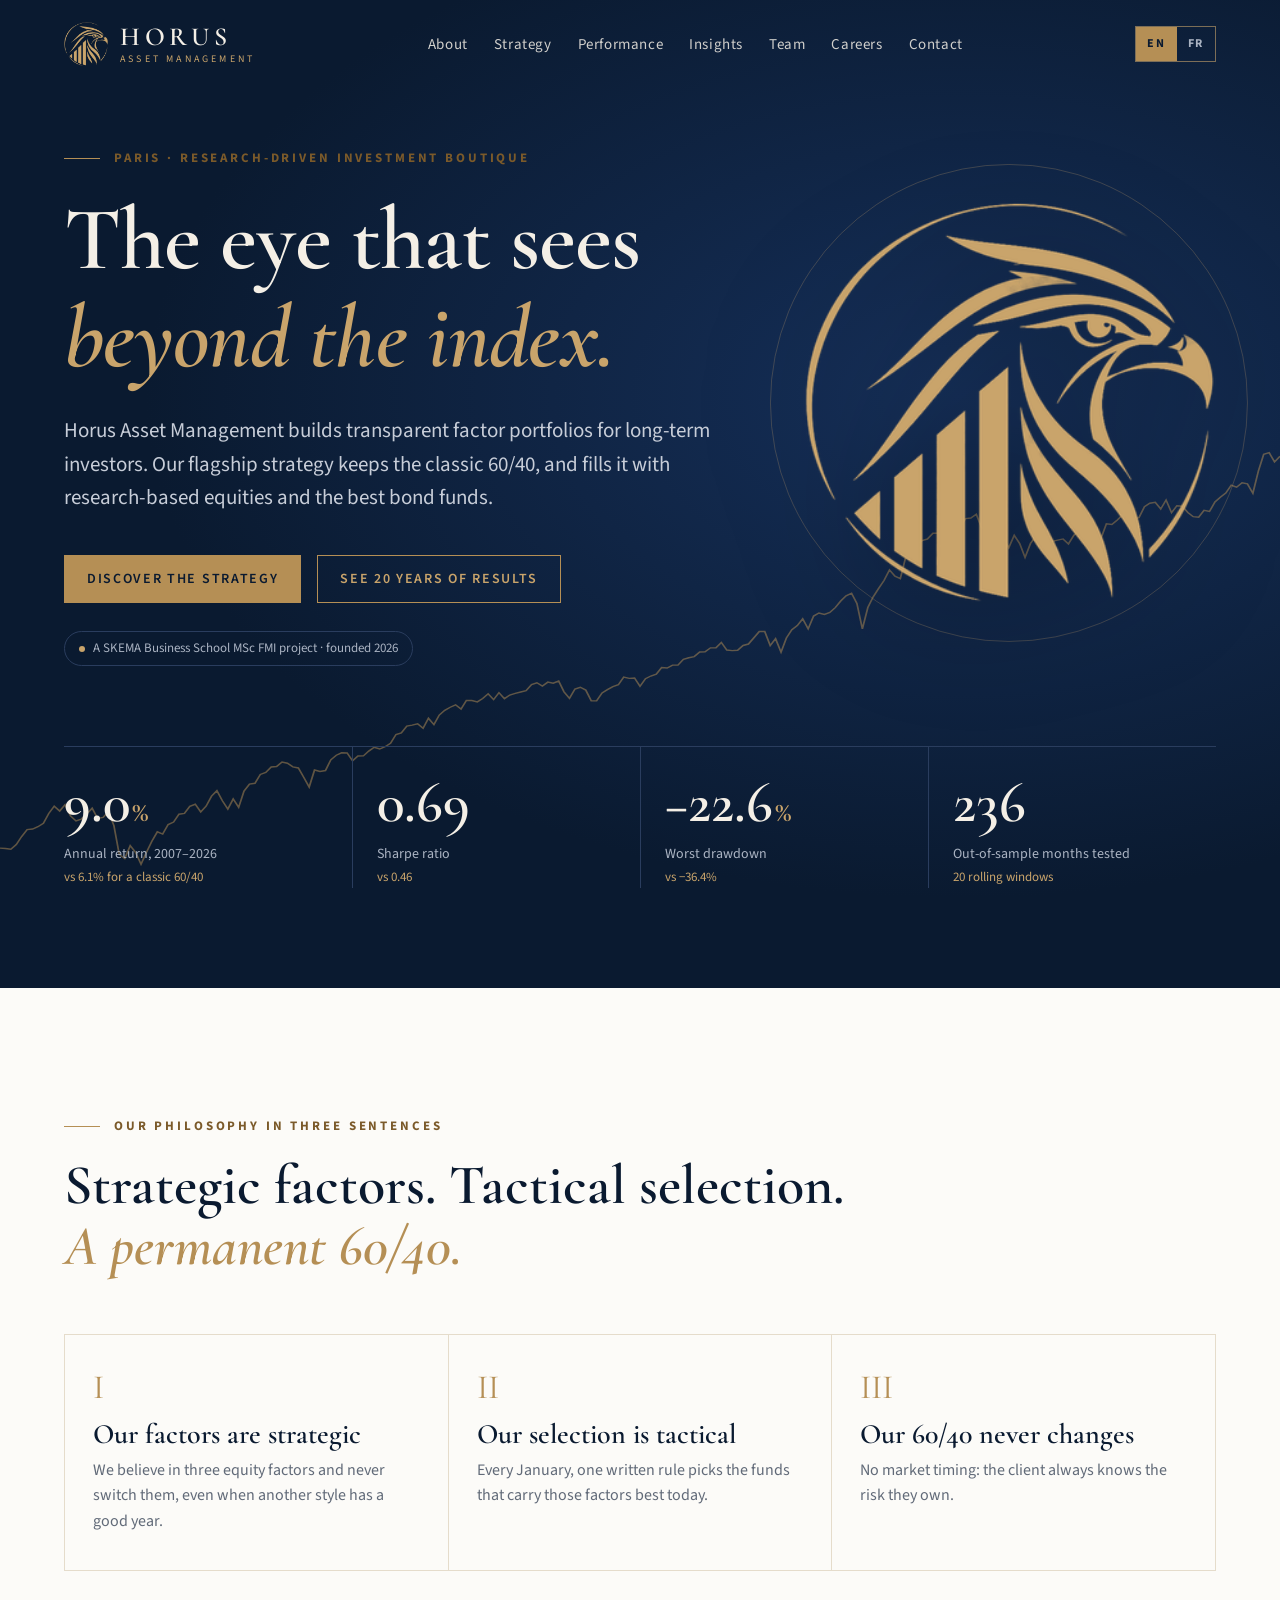
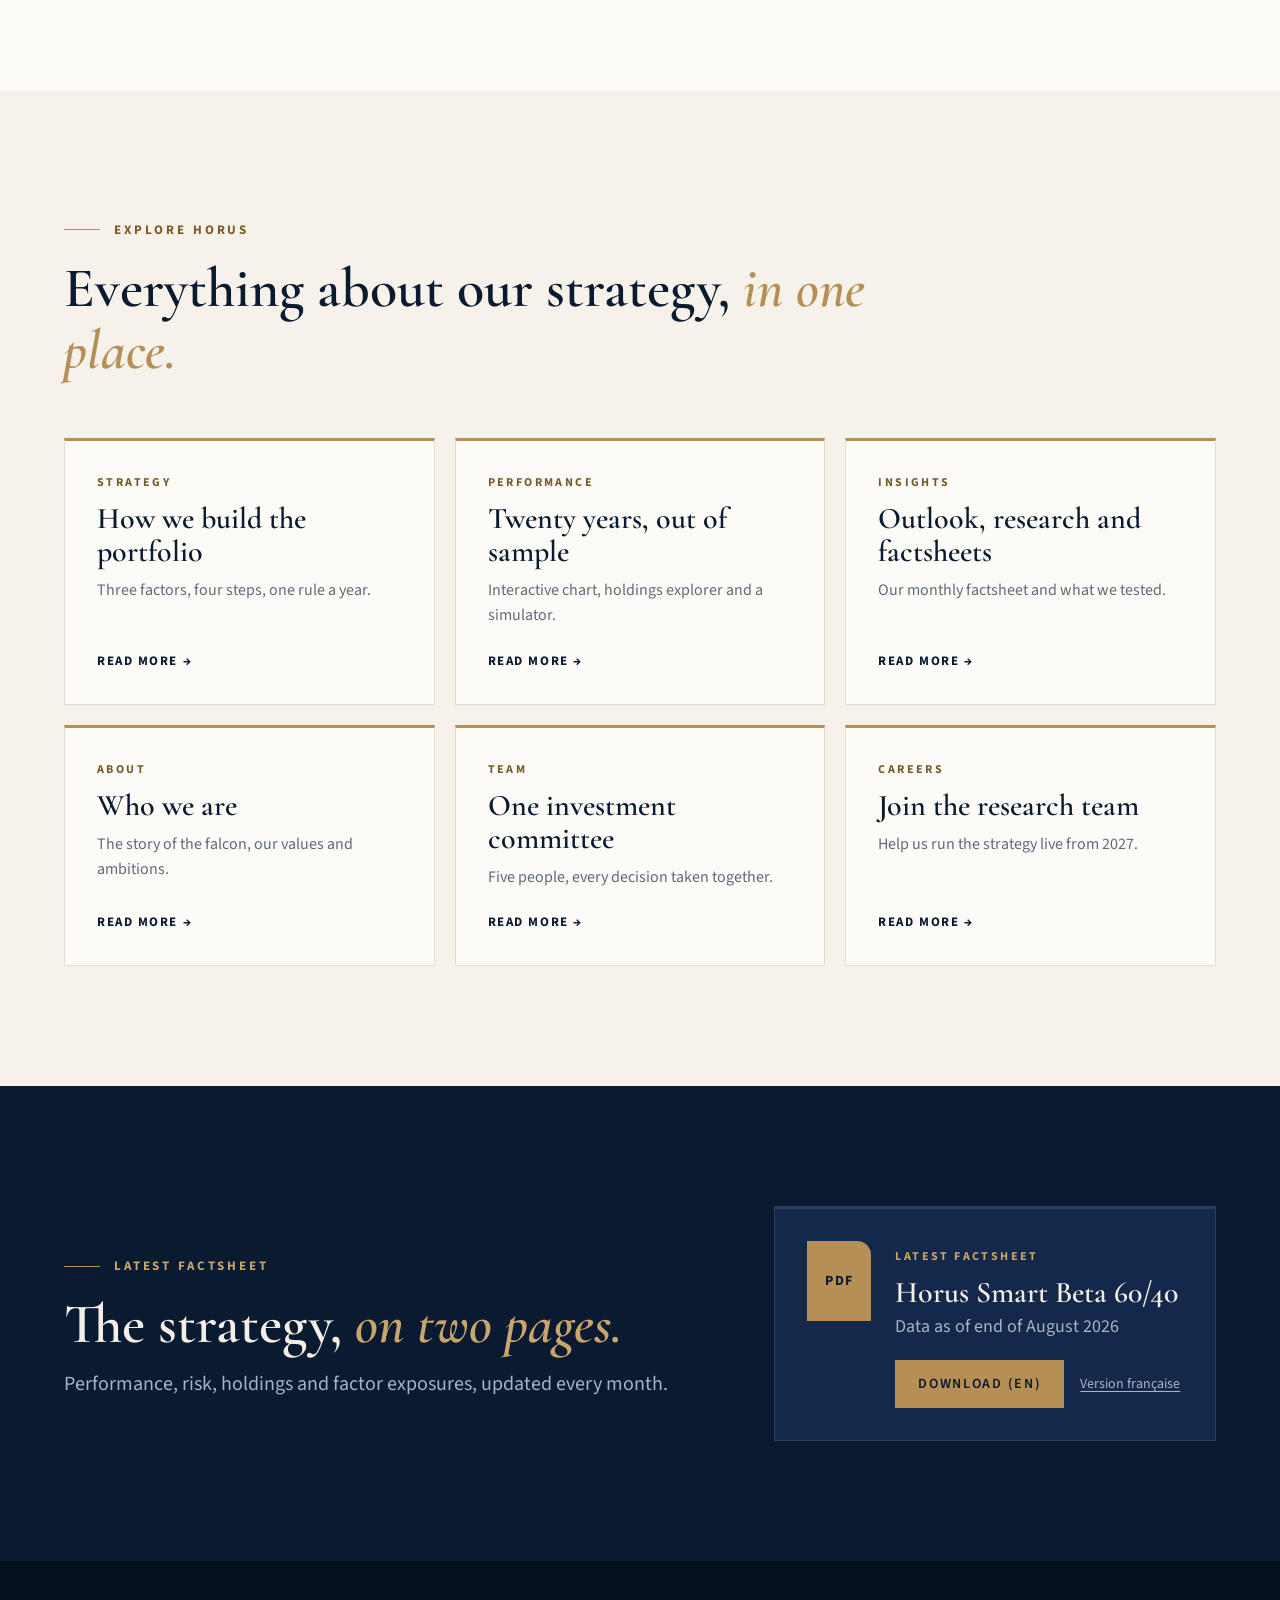
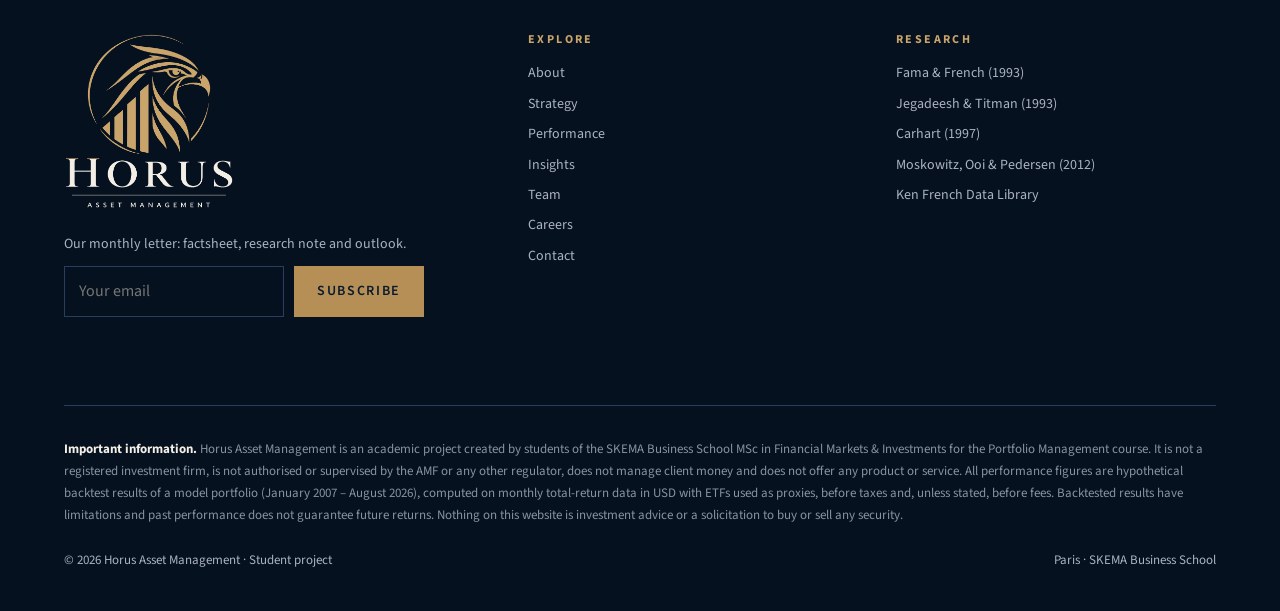
==== commit ecf74be0: "Multi-page site, FR/EN switch, simulator, factsheets, careers and newsletter - One page per section:" ====
--- a/index.html
+++ b/index.html
@@ -3,7 +3,7 @@
 <head>
 <meta charset="utf-8">
 <meta name="viewport" content="width=device-width, initial-scale=1">
-<title>Horus Asset Management · Seeing beyond the index</title>
+<title data-i18n="home.title">Horus Asset Management · Seeing beyond the index</title>
 <meta name="description" content="Horus Asset Management is a Paris-based, research-driven investment boutique founded by five SKEMA MSc FMI students. Flagship: the Horus Smart Beta 60/40 strategy.">
 <meta property="og:title" content="Horus Asset Management">
 <meta property="og:description" content="A 60/40 that owns the right kind of equities. Strategic factors, tactical annual selection.">
@@ -15,408 +15,81 @@
 <link href="https://fonts.googleapis.com/css2?family=Cormorant+Garamond:ital,wght@0,500;0,600;0,700;1,500;1,600&family=Source+Sans+3:wght@300;400;600;700&display=swap" rel="stylesheet">
 <link rel="stylesheet" href="assets/css/style.css">
 </head>
-<body>
+<body data-page="home">
 
-<!-- ============ NAV ============ -->
-<nav class="nav" id="nav">
-  <div class="container">
-    <a href="#top" class="brand" aria-label="Horus Asset Management, home">
-      <img src="assets/img/mark_gold.png" alt="">
-      <span class="brand-text"><strong>HORUS</strong><span>ASSET MANAGEMENT</span></span>
-    </a>
-    <ul class="nav-links" id="navLinks">
-      <li><a href="#about">About</a></li>
-      <li><a href="#philosophy">Philosophy</a></li>
-      <li><a href="#strategy">Strategy</a></li>
-      <li><a href="#performance">Performance</a></li>
-      <li><a href="#outlook">Outlook</a></li>
-      <li><a href="#team">Team</a></li>
-      <li><a href="#contact">Contact</a></li>
-    </ul>
-    <a href="#strategy" class="btn">Our strategy</a>
-    <button class="menu-toggle" id="menuToggle" aria-label="Open menu"><span></span><span></span><span></span></button>
-  </div>
-</nav>
-
-<!-- ============ HERO ============ -->
 <header class="hero" id="top">
   <svg class="hero-bg-line" viewBox="0 0 1100 520" preserveAspectRatio="none" aria-hidden="true"><path id="heroLine" d=""/></svg>
   <div class="container">
     <div class="hero-grid">
       <div>
-        <span class="eyebrow reveal">Paris · Research-driven investment boutique</span>
-        <h1 class="reveal d1">The eye that sees <em>beyond the index.</em></h1>
-        <p class="lead reveal d2">Horus Asset Management builds transparent factor portfolios for long-term investors. Our flagship strategy keeps the classic 60/40, and fills it with the equities that research shows pay more.</p>
+        <span class="eyebrow reveal" data-i18n="home.eyebrow">Paris · Research-driven investment boutique</span>
+        <h1 class="reveal d1" data-i18n="home.h1">The eye that sees <em>beyond the index.</em></h1>
+        <p class="lead reveal d2" data-i18n="home.lead">Horus Asset Management builds transparent factor portfolios for long-term investors. Our flagship strategy keeps the classic 60/40, and fills it with research-based equities and the best bond funds.</p>
         <div class="hero-actions reveal d3">
-          <a href="#strategy" class="btn solid">Discover the strategy</a>
-          <a href="#performance" class="btn">See 20 years of results</a>
+          <a href="strategy.html" class="btn solid" data-i18n="home.cta1">Discover the strategy</a>
+          <a href="performance.html" class="btn" data-i18n="home.cta2">See 20 years of results</a>
         </div>
-        <div class="badge reveal d4"><i></i> A SKEMA Business School MSc FMI project · founded 2026</div>
+        <div class="badge reveal d4"><i></i> <span data-i18n="home.badge">A SKEMA Business School MSc FMI project · founded 2026</span></div>
       </div>
       <div class="hero-mark reveal d2"><img src="assets/img/mark_gold.png" alt="The Horus falcon"></div>
     </div>
     <div class="kpis">
-      <div class="kpi reveal"><div class="num"><span data-count="9.0" data-dec="1">0</span><small>%</small></div><div class="lbl">Annual return, 2007–2026</div><div class="vs">vs 6.1% for a classic 60/40</div></div>
-      <div class="kpi reveal d1"><div class="num"><span data-count="0.69" data-dec="2">0</span></div><div class="lbl">Sharpe ratio</div><div class="vs">vs 0.46</div></div>
-      <div class="kpi reveal d2"><div class="num">−<span data-count="22.6" data-dec="1">0</span><small>%</small></div><div class="lbl">Worst drawdown</div><div class="vs">vs −36.4%</div></div>
-      <div class="kpi reveal d3"><div class="num"><span data-count="236" data-dec="0">0</span></div><div class="lbl">Out-of-sample months tested</div><div class="vs">20 rolling windows</div></div>
+      <div class="kpi reveal"><div class="num"><span data-count="9.0" data-dec="1">0</span><small>%</small></div><div class="lbl" data-i18n="kpi.cagr">Annual return, 2007–2026</div><div class="vs" data-i18n="kpi.cagr.vs">vs 6.1% for a classic 60/40</div></div>
+      <div class="kpi reveal d1"><div class="num"><span data-count="0.69" data-dec="2">0</span></div><div class="lbl" data-i18n="kpi.sharpe">Sharpe ratio</div><div class="vs" data-i18n="kpi.sharpe.vs">vs 0.46</div></div>
+      <div class="kpi reveal d2"><div class="num">−<span data-count="22.6" data-dec="1">0</span><small>%</small></div><div class="lbl" data-i18n="kpi.dd">Worst drawdown</div><div class="vs" data-i18n="kpi.dd.vs">vs −36.4%</div></div>
+      <div class="kpi reveal d3"><div class="num"><span data-count="236" data-dec="0">0</span></div><div class="lbl" data-i18n="kpi.months">Out-of-sample months tested</div><div class="vs" data-i18n="kpi.months.vs">20 rolling windows</div></div>
     </div>
   </div>
 </header>
 
-<!-- ============ ABOUT ============ -->
-<section id="about">
+<section>
   <div class="container">
-    <div class="about-grid">
-      <div class="about-text">
-        <span class="eyebrow reveal">01 · Who we are</span>
-        <h2 class="section-title reveal d1">Named after the falcon that <em>sees everything.</em></h2>
-        <p class="reveal d2">In Egyptian mythology, Horus is the falcon whose eye sees what others miss. That is our ambition as investors: to look through the index, understand what really drives returns, and act on evidence rather than noise.</p>
-        <p class="reveal d2">Horus Asset Management was founded in Paris in 2026 by five students of the SKEMA Business School MSc in Financial Markets &amp; Investments. We combine academic research, rigorous testing and simple rules that a client can understand in five minutes.</p>
-        <p class="reveal d3">We start with one flagship strategy, built and tested over twenty years of data. We intend to grow from there, one well-tested idea at a time.</p>
-      </div>
-      <div class="about-visual reveal d2">
-        <div class="frame"></div>
-        <img src="assets/img/logo_full.png" alt="Horus Asset Management logo">
-      </div>
+    <div class="section-head">
+      <span class="eyebrow reveal" data-i18n="home.s1.eyebrow">Our philosophy in three sentences</span>
+      <h2 class="section-title reveal d1" data-i18n="home.s1.title">Strategic factors. Tactical selection. <em>A permanent 60/40.</em></h2>
     </div>
-    <div class="values">
-      <div class="value reveal"><div class="ic">I</div><h3>Clarity</h3><p>Every position can be explained in one sentence. No black box.</p></div>
-      <div class="value reveal d1"><div class="ic">II</div><h3>Discipline</h3><p>Rules decided in advance, applied every January, whatever the headlines.</p></div>
-      <div class="value reveal d2"><div class="ic">III</div><h3>Evidence</h3><p>Ideas come from peer-reviewed research and are tested out of sample.</p></div>
-      <div class="value reveal d3"><div class="ic">IV</div><h3>Honesty</h3><p>We show when our strategy lags, and what we tested and rejected.</p></div>
+    <div class="values three">
+      <div class="value reveal"><div class="ic">I</div><h3 data-i18n="mantra.1.t">Our factors are strategic</h3><p data-i18n="mantra.1.p">We believe in three equity factors and never switch them, even when another style has a good year.</p></div>
+      <div class="value reveal d1"><div class="ic">II</div><h3 data-i18n="mantra.2.t">Our selection is tactical</h3><p data-i18n="mantra.2.p">Every January, one written rule picks the funds that carry those factors best today.</p></div>
+      <div class="value reveal d2"><div class="ic">III</div><h3 data-i18n="mantra.3.t">Our 60/40 never changes</h3><p data-i18n="mantra.3.p">No market timing: the client always knows the risk they own.</p></div>
     </div>
   </div>
 </section>
 
-<!-- ============ PHILOSOPHY ============ -->
-<section id="philosophy" class="dark">
+<section class="alt">
   <div class="container">
     <div class="section-head">
-      <span class="eyebrow reveal">02 · Investment philosophy</span>
-      <h2 class="section-title reveal d1">Three sentences. <em>One discipline.</em></h2>
-      <p class="lead reveal d2">Most investors hold a 60/40: 60% equities for growth, 40% bonds for safety. It earned 6.1% a year since 2007 and lost 36% in 2008–09. We keep the split, and change what fills it.</p>
+      <span class="eyebrow reveal" data-i18n="home.s2.eyebrow">Explore Horus</span>
+      <h2 class="section-title reveal d1" data-i18n="home.s2.title">Everything about our strategy, <em>in one place.</em></h2>
     </div>
-    <div class="mantra">
-      <div class="mantra-row reveal"><span class="n">I.</span><h3>Our factors are <em>strategic.</em></h3><p>We believe in three equity factors, small cap, growth and momentum, and we never switch them, even when another style has a good year.</p></div>
-      <div class="mantra-row reveal"><span class="n">II.</span><h3>Our selection is <em>tactical.</em></h3><p>Every January we pick the ETFs that carry those factors best today, measured with the official Carhart four-factor model.</p></div>
-      <div class="mantra-row reveal"><span class="n">III.</span><h3>Our 60/40 <em>never changes.</em></h3><p>No market timing. The split between equities and bonds is permanent, so the client always knows the risk they own.</p></div>
+    <div class="tiles">
+      <a class="tile reveal" href="strategy.html"><span class="tag" data-i18n="nav.strategy">Strategy</span><h3 data-i18n="tile.strategy.t">How we build the portfolio</h3><p data-i18n="tile.strategy.p">Three factors, four steps, one rule a year.</p><span class="go" data-i18n="tile.go">Read more</span></a>
+      <a class="tile reveal d1" href="performance.html"><span class="tag" data-i18n="nav.performance">Performance</span><h3 data-i18n="tile.perf.t">Twenty years, out of sample</h3><p data-i18n="tile.perf.p">Interactive chart, holdings explorer and a simulator.</p><span class="go" data-i18n="tile.go">Read more</span></a>
+      <a class="tile reveal d2" href="insights.html"><span class="tag" data-i18n="nav.insights">Insights</span><h3 data-i18n="tile.insights.t">Outlook, research and factsheets</h3><p data-i18n="tile.insights.p">Our monthly factsheet and what we tested.</p><span class="go" data-i18n="tile.go">Read more</span></a>
+      <a class="tile reveal" href="about.html"><span class="tag" data-i18n="nav.about">About</span><h3 data-i18n="tile.about.t">Who we are</h3><p data-i18n="tile.about.p">The story of the falcon, our values and ambitions.</p><span class="go" data-i18n="tile.go">Read more</span></a>
+      <a class="tile reveal d1" href="team.html"><span class="tag" data-i18n="nav.team">Team</span><h3 data-i18n="tile.team.t">One investment committee</h3><p data-i18n="tile.team.p">Five people, every decision taken together.</p><span class="go" data-i18n="tile.go">Read more</span></a>
+      <a class="tile reveal d2" href="careers.html"><span class="tag" data-i18n="nav.careers">Careers</span><h3 data-i18n="tile.careers.t">Join the research team</h3><p data-i18n="tile.careers.p">Help us run the strategy live from 2027.</p><span class="go" data-i18n="tile.go">Read more</span></a>
     </div>
   </div>
 </section>
 
-<!-- ============ STRATEGY ============ -->
-<section id="strategy">
-  <div class="container">
-    <div class="strategy-grid">
-      <div>
-        <span class="eyebrow reveal">03 · Flagship strategy</span>
-        <h2 class="section-title reveal d1">Horus Smart Beta 60/40: <em>a 60/40 that owns the right kind of equities.</em></h2>
-        <p class="lead reveal d2">A market index owns every stock in proportion to its size. Decades of research show that some kinds of stocks have paid more than others. We build the equity half around three of them.</p>
-        <p class="reveal d3" style="margin-top:20px">The equity half holds two ETFs at 30% each, chosen every January for their exposure to our three factors. The bond half holds two ETFs at 20% each, chosen for their three-year Sharpe ratio. Four funds, one rule, once a year.</p>
-      </div>
-      <aside class="factsheet reveal d2">
-        <h3>Strategy at a glance</h3>
-        <div class="sub">Model portfolio · factsheet</div>
-        <dl>
-          <dt>Objective</dt><dd>Beat a 60/40 with similar risk</dd>
-          <dt>Benchmark</dt><dd>60% MSCI World · 40% Bloomberg Global Agg.</dd>
-          <dt>Universe</dt><dd>12 equity ETFs · 7 bond ETFs · gold</dd>
-          <dt>Equity / bonds</dt><dd>60% / 40%, permanent</dd>
-          <dt>Holdings</dt><dd>4 ETFs (2 equity, 2 bond)</dd>
-          <dt>Position limits</dt><dd>≤ 30% equity · ≤ 20% bond</dd>
-          <dt>Rebalancing</dt><dd>Once a year, early January</dd>
-          <dt>Signals</dt><dd>Carhart 4-factor · 3-year Sharpe</dd>
-          <dt>Track record</dt><dd>Backtest, Jan 2007 – Aug 2026</dd>
-        </dl>
-      </aside>
+<section class="dark">
+  <div class="container cta-band">
+    <div>
+      <span class="eyebrow reveal" data-i18n="home.fs.eyebrow">Latest factsheet</span>
+      <h2 class="section-title reveal d1" data-i18n="home.fs.title">The strategy, <em>on two pages.</em></h2>
+      <p class="lead reveal d2" data-i18n="home.fs.lead">Performance, risk, holdings and factor exposures, updated every month.</p>
     </div>
-    <div class="factors">
-      <div class="factor reveal"><span class="tag">SIZE · SMB</span><h3>Small cap</h3><p>Smaller companies have earned more than large ones over the long run: the size premium.</p><p class="ref">Fama and French (1993)</p><span class="big">S</span></div>
-      <div class="factor reveal d1"><span class="tag">GROWTH · −HML</span><h3>Growth</h3><p>Fast-growing firms, in technology and health care, have led the market since 2009.</p><p class="ref">Negative loading on the value factor HML</p><span class="big">G</span></div>
-      <div class="factor reveal d2"><span class="tag">MOMENTUM · MOM</span><h3>Momentum</h3><p>Last year's winners tend to keep winning for some months.</p><p class="ref">Jegadeesh &amp; Titman (1993); Carhart (1997)</p><span class="big">M</span></div>
-    </div>
+    <div class="reveal d2" data-factsheet-latest></div>
   </div>
 </section>
 
-<!-- ============ PROCESS ============ -->
-<section id="process" class="alt">
-  <div class="container">
-    <div class="section-head">
-      <span class="eyebrow reveal">04 · Investment process</span>
-      <h2 class="section-title reveal d1">Every January, <em>four steps.</em></h2>
-      <p class="lead reveal d2">The factors stay the same; the funds that carry them change. The whole process fits in a spreadsheet, and every number can be recomputed.</p>
-    </div>
-    <div class="steps" id="steps">
-      <div class="progress"></div>
-      <div class="step reveal"><div class="dot">I</div><h3>Measure</h3><p>One Carhart regression per equity ETF on the last 36 months: how much SMB, HML and MOM it holds today.</p></div>
-      <div class="step reveal d1"><div class="dot">II</div><h3>Score</h3><p>z(SMB) + z(−HML) + z(MOM): one point per standard deviation above the average ETF. The three count equally.</p></div>
-      <div class="step reveal d2"><div class="dot">III</div><h3>Select</h3><p>The Solver buys the two best-scored equity ETFs and the two bond ETFs with the best 3-year Sharpe ratio.</p></div>
-      <div class="step reveal d3"><div class="dot">IV</div><h3>Hold</h3><p>We keep the four funds for twelve months, then start again. Low turnover, low cost.</p></div>
-    </div>
-    <div class="constraints reveal">
-      <span class="chip">Equity <b>60%</b>, each ETF ≤ <b>30%</b></span>
-      <span class="chip">Bonds <b>40%</b>, each ETF ≤ <b>20%</b></span>
-      <span class="chip">Long only, weights ≥ <b>0</b></span>
-      <span class="chip">Gold <b>0%</b></span>
-    </div>
-
-    <div class="zscore">
-      <div class="reveal">
-        <h3 style="font-size:32px;margin-bottom:6px">Example: how the rule chose for 2026</h3>
-        <p class="small" style="margin-bottom:18px">Equity score, top 3 of 12 ETFs, estimated on 2023–2025 data. Highlighted funds are bought at 30% each.</p>
-        <div class="table-wrap"><table class="table">
-          <thead><tr><th>ETF</th><th>z small cap</th><th>z growth</th><th>z momentum</th><th>Score</th></tr></thead>
-          <tbody>
-            <tr class="hl"><td>IWM · US small caps</td><td>2.35</td><td>0.52</td><td>1.05</td><td>3.92</td></tr>
-            <tr class="hl"><td>XLK · US technology</td><td>−0.33</td><td>2.28</td><td>0.09</td><td>2.04</td></tr>
-            <tr class="dim"><td>IJH · US mid caps</td><td>1.19</td><td>0.22</td><td>0.61</td><td>2.02</td></tr>
-          </tbody>
-        </table></div>
-      </div>
-      <div class="note-card reveal d2">
-        <h4>Bond half: best 3-year Sharpe</h4>
-        <div class="row"><span>LQD · US IG corporates</span><b>0.046</b></div>
-        <div class="row"><span>RXRGEX · German govts</span><b>0.026</b></div>
-        <p class="small" style="margin-top:14px">Monthly Sharpe ratios. Each fund bought at 20%.</p>
-      </div>
-    </div>
-  </div>
-</section>
-
-<!-- ============ PERFORMANCE ============ -->
-<section id="performance" class="dark">
-  <div class="container">
-    <div class="section-head">
-      <span class="eyebrow reveal">05 · Twenty years out of sample</span>
-      <h2 class="section-title reveal d1">100 became <em>540</em>, against 320 for the 60/40.</h2>
-      <p class="lead reveal d2">Every month below is out of sample: each January, the rule only uses the three previous years to choose. Hover the chart to explore.</p>
-    </div>
-    <div class="perf-top reveal">
-      <div class="legend"><span><i style="background:#c9a46b"></i>Horus Smart Beta 60/40</span><span><i style="background:#7f93b6"></i>Benchmark 60/40</span></div>
-      <div class="toggles">
-        <div class="toggle" id="rangeToggle"><button data-r="all" class="on">Since 2007</button><button data-r="10">10Y</button><button data-r="5">5Y</button></div>
-        <div class="toggle" id="scaleToggle"><button data-s="log" class="on">Log</button><button data-s="lin">Linear</button></div>
-      </div>
-    </div>
-    <div class="chart-wrap reveal">
-      <svg id="growthChart" viewBox="0 0 1000 440" role="img" aria-label="Growth of 100 invested in December 2006, Horus strategy against the 60/40 benchmark"></svg>
-      <div class="tooltip" id="tip"></div>
-    </div>
-    <div class="stats">
-      <div class="stat reveal"><div class="v">9.0%<small>vs 6.1%</small></div><div class="l">Annual return (CAGR)</div></div>
-      <div class="stat reveal d1"><div class="v">11.2%<small>vs 10.9%</small></div><div class="l">Volatility</div></div>
-      <div class="stat reveal d2"><div class="v">3.1%<small>t = 2.7</small></div><div class="l">Jensen's alpha</div></div>
-      <div class="stat reveal d3"><div class="v">0.54<small>TE 5.0%</small></div><div class="l">Information ratio</div></div>
-      <div class="stat reveal"><div class="v">0.92</div><div class="l">Beta vs benchmark</div></div>
-      <div class="stat reveal d1"><div class="v">15/20</div><div class="l">Years ahead of the benchmark</div></div>
-      <div class="stat reveal d2"><div class="v">8.7%<small>Sharpe 0.66</small></div><div class="l">After fees and trading costs</div></div>
-      <div class="stat reveal d3"><div class="v">0.68 · 0.70</div><div class="l">Sharpe, first vs second decade</div></div>
-    </div>
-    <div class="annual-wrap">
-      <h3 class="reveal">Year by year</h3>
-      <p class="small reveal">Calendar-year returns, %. Gold: Horus. Blue: benchmark. 2026: January to August.</p>
-      <div class="bar-chart" id="barChart" aria-label="Annual returns 2007 to 2026"></div>
-      <div style="height:36px"></div>
-    </div>
-  </div>
-</section>
-
-<!-- ============ HOLDINGS EXPLORER ============ -->
-<section id="holdings" class="alt">
-  <div class="container">
-    <div class="section-head">
-      <span class="eyebrow reveal">06 · Holdings explorer</span>
-      <h2 class="section-title reveal d1">The factors stay. <em>The funds move.</em></h2>
-      <p class="lead reveal d2">Slide through twenty years and see which four ETFs the rule selected each January. Small caps and technology in 2019–2021, health care in 2022–2025, energy when it led.</p>
-    </div>
-    <div class="explorer">
-      <div class="reveal">
-        <div class="year-display" id="yearDisplay">20<span>26</span></div>
-        <input type="range" min="2007" max="2026" value="2026" class="slider" id="yearSlider" aria-label="Select a year">
-        <div class="slider-scale"><span>2007</span><span>2012</span><span>2017</span><span>2022</span><span>2026</span></div>
-        <div class="year-ret" id="yearRet"></div>
-        <button class="btn ink play" id="playBtn">▶ Play the 20 years</button>
-      </div>
-      <div class="holdings reveal d2" id="holdingsGrid"></div>
-    </div>
-  </div>
-</section>
-
-<!-- ============ PORTFOLIO 2026 ============ -->
-<section id="portfolio" class="dark">
-  <div class="container">
-    <div class="alloc">
-      <div class="donut reveal">
-        <svg viewBox="0 0 200 200" id="donut" aria-label="2026 allocation: IWM 30%, XLK 30%, LQD 20%, RXRGEX 20%"></svg>
-        <div class="center"><b>60/40</b><span>PORTFOLIO 2026</span></div>
-      </div>
-      <div>
-        <span class="eyebrow reveal">07 · Current portfolio</span>
-        <h2 class="section-title reveal d1">The portfolio we hold <em>for 2026.</em></h2>
-        <ul class="alloc-list reveal d2">
-          <li><i style="background:#f4efe6"></i><div><div class="nm">IWM</div><div class="ds">US small caps · equity</div></div><div class="pc">30%</div></li>
-          <li><i style="background:#7f93b6"></i><div><div class="nm">XLK</div><div class="ds">US technology · equity</div></div><div class="pc">30%</div></li>
-          <li><i style="background:#c9a46b"></i><div><div class="nm">LQD</div><div class="ds">US investment-grade corporates · bonds</div></div><div class="pc">20%</div></li>
-          <li><i style="background:#e3cfa6"></i><div><div class="nm">RXRGEX</div><div class="ds">German government bonds · bonds</div></div><div class="pc">20%</div></li>
-        </ul>
-        <p class="small reveal" style="margin-top:20px">Selected in January 2026 on 2023–2025 data. January to August 2026: +14.2% against +7.7% for the benchmark. Next rebalance: first trading days of January 2027.</p>
-      </div>
-    </div>
-  </div>
-</section>
-
-<!-- ============ OUTLOOK ============ -->
-<section id="outlook">
-  <div class="container">
-    <div class="section-head">
-      <span class="eyebrow reveal">08 · Market outlook · October 2026</span>
-      <h2 class="section-title reveal d1">Rates are back at their <em>2007 levels.</em></h2>
-      <p class="lead reveal d2">Central banks are tightening again and global government yields are near 4%: bonds pay again, while equities near their records are priced for good news.</p>
-    </div>
-    <div class="macro">
-      <div class="macro-card reveal"><div class="lbl">FED FUNDS, UPPER BOUND</div><div class="v">4.00%</div><p>After the hike of 16 September, the first in more than three years.</p></div>
-      <div class="macro-card reveal d1"><div class="lbl">US 10-YEAR YIELD</div><div class="v">5.29%</div><p>End of September, the highest since 2007, then back below 5%.</p></div>
-      <div class="macro-card reveal d2"><div class="lbl">US CPI INFLATION</div><div class="v">3.4%</div><p>Still well above target; ECB deposit rate at 2.50%.</p></div>
-      <div class="macro-card reveal d3"><div class="lbl">BRENT OIL</div><div class="v">$105</div><p>Expected to ease towards $80 by early 2027.</p></div>
-    </div>
-    <div class="views">
-      <div class="view light reveal"><h3>Market consensus</h3><ul><li>Mildly risk-on: earnings and AI hold up</li><li>S&amp;P 500 record of 7,799 on 13 August</li><li>Be selective; cautious on US mega caps</li><li>Bond volatility up, equity volatility still calm</li><li>Investment-grade credit preferred</li></ul></div>
-      <div class="view darkc reveal d1"><h3>Our reading for a 60/40</h3><ul><li>Keep 40% in bonds: they pay 4–5% again</li><li>Do not own the index blindly</li><li>Tilt to small cap, growth and momentum</li><li>A rule, not a forecast, picks the funds</li></ul></div>
-    </div>
-    <p class="small reveal" style="margin-top:20px">Sources: Amundi Investment Institute, Global Investment Views, October 2026; First Trust, A recap of September 2026; Federal Reserve.</p>
-  </div>
-</section>
-
-<!-- ============ RISK ============ -->
-<section id="risk" class="dark">
-  <div class="container">
-    <div class="section-head">
-      <span class="eyebrow reveal">09 · Risk and transparency</span>
-      <h2 class="section-title reveal d1">We deliver the exposures <em>we promise.</em></h2>
-      <p class="lead reveal d2">A Carhart regression of our own monthly returns confirms the story. Once the factors are counted, the alpha left is small: we sell transparent factor exposure, not stock-picking luck.</p>
-    </div>
-    <div class="carhart">
-      <div class="loading reveal"><div class="k">SMALL CAP · SMB</div><div class="v">+0.19</div><p>t = 6.0 · strongly significant</p></div>
-      <div class="loading reveal d1"><div class="k">GROWTH · HML</div><div class="v">−0.04</div><p>Negative: a growth tilt, not value</p></div>
-      <div class="loading reveal d2"><div class="k">MOMENTUM · MOM</div><div class="v">+0.06</div><p>t = 2.9 · significant</p></div>
-      <div class="loading alpha reveal d3"><div class="k">ALPHA LEFT OVER</div><div class="v">1.1%</div><p>t = 1.1 · not significant</p></div>
-    </div>
-    <div class="risks">
-      <div class="risk reveal"><span class="n">I.</span><h3>Mega-cap years</h3><p>When a few giants lead, small caps lag: in 2023–2025 we made +8.6, +5.0 and +11.5% against +16.3, +10.2 and +15.9%.</p></div>
-      <div class="risk reveal d1"><span class="n">II.</span><h3>Momentum turns</h3><p>Momentum can reverse sharply, as in 2009. That is why it is one factor out of three, not the whole strategy.</p></div>
-      <div class="risk reveal d2"><span class="n">III.</span><h3>Not a shelter</h3><p>The 60/40 is permanent: in 2008 and 2022 our equity half fell with the market. We cut losses; we do not avoid them.</p></div>
-    </div>
-  </div>
-</section>
-
-<!-- ============ TEAM ============ -->
-<section id="team">
-  <div class="container">
-    <div class="section-head">
-      <span class="eyebrow reveal">10 · The team</span>
-      <h2 class="section-title reveal d1">Five people, <em>one investment committee.</em></h2>
-      <p class="lead reveal d2">Every decision is taken together, on data, and written down before it is applied.</p>
-    </div>
-    <div class="team">
-      <div class="member reveal"><div class="avatar">M</div><h3>Max</h3><div class="role">Macro &amp; Portfolio</div><p>Market outlook and the final recommendation.</p></div>
-      <div class="member reveal d1"><div class="avatar">N</div><h3>Noah</h3><div class="role">Strategy &amp; Research</div><p>The investment story and the Carhart check.</p></div>
-      <div class="member reveal d2"><div class="avatar">G</div><h3>Guillaume</h3><div class="role">Factors &amp; Risk</div><p>Factor design, process and risk analysis.</p></div>
-      <div class="member reveal d3"><div class="avatar">R</div><h3>Raph</h3><div class="role">Fund Selection</div><p>Scoring, z-scores and ETF selection.</p></div>
-      <div class="member reveal d4"><div class="avatar">N</div><h3>Nico</h3><div class="role">Performance</div><p>Backtest, results and attribution.</p></div>
-    </div>
-  </div>
-</section>
-
-<!-- ============ ROADMAP ============ -->
-<section id="ambitions" class="dark">
-  <div class="container">
-    <div class="section-head">
-      <span class="eyebrow reveal">11 · Our ambitions</span>
-      <h2 class="section-title reveal d1">One strategy today. <em>A research house tomorrow.</em></h2>
-    </div>
-    <div class="roadmap">
-      <div class="milestone done reveal"><div class="when">OCTOBER 2026</div><h3>Founding</h3><p>Flagship Smart Beta 60/40 strategy designed and tested over 20 years, out of sample.</p></div>
-      <div class="milestone reveal d1"><div class="when">JANUARY 2027</div><h3>First live rebalance</h3><p>Run the rule in real time and start a paper-trading track record, published monthly.</p></div>
-      <div class="milestone reveal d2"><div class="when">2027</div><h3>Wider universe</h3><p>Add European and global small-cap ETFs and test a quality factor in the score.</p></div>
-      <div class="milestone reveal d3"><div class="when">BEYOND</div><h3>Research house</h3><p>A quarterly outlook, open research notes and new strategies, each one tested before launch.</p></div>
-    </div>
-  </div>
-</section>
-
-<!-- ============ INSIGHTS ============ -->
-<section id="insights" class="alt">
-  <div class="container">
-    <div class="section-head">
-      <span class="eyebrow reveal">12 · Insights</span>
-      <h2 class="section-title reveal d1">What we tested, <em>and what we learned.</em></h2>
-    </div>
-    <div class="insights">
-      <article class="insight reveal">
-        <span class="meta">RESEARCH NOTE · TIMING</span>
-        <h3>Why we kept the 60/40 permanent</h3>
-        <p>We tested a monthly trend rule that cuts equities to 30% when the 60/40 trails cash.</p>
-        <div class="full"><p>It reduced the worst loss from −22.6% to −16.3%, but lowered the return from 9.0% to 8.4%, the information ratio from 0.54 to 0.33, and the Sharpe ratio of the last ten years from 0.70 to 0.65. It missed the rebounds of 2009, 2019 and 2020. We keep it as an option for more cautious mandates.</p></div>
-        <div class="more"><button class="read">Read more</button></div>
-      </article>
-      <article class="insight reveal d1">
-        <span class="meta">RESEARCH NOTE · FACTORS</span>
-        <h3>Three factors beat each one alone</h3>
-        <p>Each factor works on its own, but each one alone suffers falls of 26 to 29%.</p>
-        <div class="full"><p>Small cap alone: Sharpe 0.52, worst loss −26.1%. Growth alone: 0.71 and −29.2%. Momentum alone: 0.58 and −29.5%. Together they point to different funds in different years, and the worst loss shrinks to −22.6% with a Sharpe ratio of 0.69.</p></div>
-        <div class="more"><button class="read">Read more</button></div>
-      </article>
-      <article class="insight reveal d2">
-        <span class="meta">RESEARCH NOTE · CALENDAR</span>
-        <h3>January or October?</h3>
-        <p>We tested rebalancing every October instead of every January, on the same 227 months.</p>
-        <div class="full"><p>January: 8.5% a year, Sharpe 0.65, worst loss −22.6%. October: 7.6%, 0.57 and −31.4%. The idea still works in October, so it does not hang on one date, but January does better and uses the full calendar year of data.</p></div>
-        <div class="more"><button class="read">Read more</button></div>
-      </article>
-    </div>
-  </div>
-</section>
-
-<!-- ============ CONTACT ============ -->
-<section id="contact" class="dark">
-  <div class="container">
-    <div class="contact">
-      <div class="contact-info">
-        <span class="eyebrow reveal">13 · Contact</span>
-        <h2 class="section-title reveal d1">Let's talk about <em>your 60/40.</em></h2>
-        <p class="reveal d2">Questions about our research, the backtest or the team? Write to us.</p>
-        <div class="reveal d3" style="margin-top:28px">
-          <div class="line"><span>City</span>Paris, France</div>
-          <div class="line"><span>School</span>SKEMA Business School · MSc FMI</div>
-          <div class="line"><span>Email</span><a href="mailto:contact@example.com" id="mailLink">[team email]</a></div>
-        </div>
-      </div>
-      <form class="form reveal d2" id="contactForm">
-        <label>Name<input name="name" required autocomplete="name"></label>
-        <label>Email<input name="email" type="email" required autocomplete="email"></label>
-        <label>Subject<select name="subject"><option>Our strategy</option><option>The backtest</option><option>Joining the team</option><option>Other</option></select></label>
-        <label>Message<textarea name="message" required></textarea></label>
-        <button class="btn solid" type="submit" style="justify-self:start">Send message</button>
-        <p class="small">Opens your email application. Nothing is stored on this site.</p>
-      </form>
-    </div>
-  </div>
-</section>
-
-<!-- ============ FOOTER ============ -->
-<footer>
-  <div class="container">
-    <div class="foot-grid">
-      <div><img src="assets/img/logo_light.png" alt="Horus Asset Management"></div>
-      <div><h4>Explore</h4><ul><li><a href="#about">Who we are</a></li><li><a href="#strategy">Strategy</a></li><li><a href="#performance">Performance</a></li><li><a href="#holdings">Holdings explorer</a></li><li><a href="#outlook">Outlook</a></li></ul></div>
-      <div><h4>Research</h4><ul><li>Fama &amp; French (1993)</li><li>Jegadeesh &amp; Titman (1993)</li><li>Carhart (1997)</li><li>Moskowitz, Ooi &amp; Pedersen (2012)</li><li>Ken French Data Library</li></ul></div>
-    </div>
-    <p class="disclaimer"><strong>Important information.</strong> Horus Asset Management is an academic project created by students of the SKEMA Business School MSc in Financial Markets &amp; Investments for the Portfolio Management course. It is not a registered investment firm, is not authorised or supervised by the AMF or any other regulator, does not manage client money and does not offer any product or service. All performance figures are hypothetical backtest results of a model portfolio (January 2007 – August 2026), computed on monthly total-return data with ETFs used as proxies, before taxes and, unless stated, before fees. Backtested results have limitations and past performance does not guarantee future returns. Nothing on this website is investment advice or a solicitation to buy or sell any security.</p>
-    <div class="copy"><span>© 2026 Horus Asset Management · Student project</span><span>Paris · SKEMA Business School</span></div>
-  </div>
-</footer>
-
+<script src="assets/js/config.js"></script>
 <script src="assets/js/data.js"></script>
+<script src="assets/js/factsheets.js"></script>
+<script src="assets/js/team-data.js"></script>
+<script src="assets/js/layout.js"></script>
+<script src="assets/js/i18n.js"></script>
 <script src="assets/js/main.js"></script>
 </body>
 </html>
--- a/assets/css/style.css
+++ b/assets/css/style.css
@@ -317,7 +317,7 @@
 .member:hover { transform: translateY(-6px); box-shadow: 0 18px 40px rgba(10,26,48,.08); border-color: var(--gold-pale); }
 .avatar { width: 96px; height: 96px; border-radius: 50%; margin: 0 auto 20px; background: var(--navy); border: 2px solid var(--gold); display: flex; align-items: center; justify-content: center; font-family: var(--serif); font-size: 40px; color: var(--gold-light); font-weight: 600; }
 .member h3 { font-size: 30px; }
-.member .role { font-size: 12px; letter-spacing: .16em; color: var(--gold-dark); font-weight: 700; margin-top: 6px; text-transform: uppercase; }
+.member .mrole { font-size: 12px; letter-spacing: .16em; color: var(--gold-dark); font-weight: 700; margin-top: 6px; text-transform: uppercase; }
 .member p { font-size: 15px; color: var(--muted); margin-top: 12px; }
 
 /* ---------- Roadmap ---------- */
@@ -424,3 +424,143 @@
   .table { font-size: 14px; } .table th, .table td { padding: 10px 8px; }
   .bar-col .yr { transform: rotate(-60deg); bottom: -34px; }
 }
+
+/* =========================================================
+   Multi-page additions (v2)
+   ========================================================= */
+.nav-right { display: flex; align-items: center; gap: 14px; }
+.lang { display: inline-flex; border: 1px solid rgba(201,164,107,.6); }
+.lang button { background: none; border: 0; color: var(--on-dark-muted); padding: 7px 11px; font-size: 12px; letter-spacing: .14em; font-weight: 700; }
+.lang button.on { background: var(--gold); color: var(--navy); }
+.nav-links { gap: 26px; }
+.nav-links a { font-size: 15px; }
+
+/* inner page header */
+.page-hero {
+  background: radial-gradient(ellipse at 85% 30%, #16305a 0%, var(--navy) 60%);
+  color: var(--on-dark-muted); padding: 190px 0 96px; position: relative; overflow: hidden;
+}
+.page-hero::after {
+  content: ''; position: absolute; right: -60px; top: 50%; width: 460px; height: 460px; transform: translateY(-50%);
+  background: url('../img/mark_gold.png') center/contain no-repeat; opacity: .08; pointer-events: none;
+}
+.page-hero h1 { font-size: clamp(42px, 6vw, 76px); color: var(--on-dark); margin: 20px 0 22px; max-width: 980px; position: relative; z-index: 1; }
+.page-hero h1 em { color: var(--gold-light); }
+.page-hero .lead { color: #c7cdd8; position: relative; z-index: 1; }
+
+/* three-column values */
+.values.three { grid-template-columns: repeat(3, 1fr); margin-top: 0; }
+
+/* home tiles */
+.tiles { display: grid; grid-template-columns: repeat(3, 1fr); gap: 20px; }
+.tile { background: var(--cream); border: 1px solid var(--rule); border-top: 3px solid var(--gold); padding: 32px; display: flex; flex-direction: column; gap: 10px; transition: transform .35s, box-shadow .35s; }
+.tile:hover { transform: translateY(-6px); box-shadow: 0 18px 40px rgba(10,26,48,.08); }
+.tile .tag { font-size: 12px; letter-spacing: .2em; color: var(--gold-dark); font-weight: 700; text-transform: uppercase; }
+.tile h3 { font-size: 30px; }
+.tile p { font-size: 16px; color: var(--muted); }
+.tile .go { margin-top: auto; padding-top: 12px; font-size: 13px; font-weight: 700; letter-spacing: .12em; text-transform: uppercase; color: var(--ink); }
+.tile .go::after { content: ' →'; transition: margin .25s; }
+.tile:hover .go::after { margin-left: 6px; }
+
+/* call-to-action band */
+.cta-band { display: grid; grid-template-columns: 1.2fr .8fr; gap: 48px; align-items: center; }
+.cta-band .section-title { margin-bottom: 12px; }
+
+/* factsheets */
+.fs-card { display: flex; gap: 24px; align-items: flex-start; background: var(--cream); border: 1px solid var(--rule); border-top: 3px solid var(--gold); padding: 32px; color: var(--body); }
+.dark .fs-card { background: var(--navy-2); border-color: var(--line-dark); color: var(--on-dark-muted); }
+.fs-icon { flex: none; width: 64px; height: 80px; background: var(--navy); color: var(--gold-light); display: flex; align-items: center; justify-content: center; font-weight: 700; letter-spacing: .1em; font-size: 14px; border-top-right-radius: 14px; }
+.dark .fs-icon { background: var(--gold); color: var(--navy); }
+.fs-card .tag { font-size: 12px; letter-spacing: .2em; color: var(--gold-dark); font-weight: 700; text-transform: uppercase; }
+.dark .fs-card .tag { color: var(--gold-light); }
+.fs-card h3 { font-size: 30px; margin: 6px 0 4px; }
+.fs-actions { display: flex; flex-wrap: wrap; gap: 16px; align-items: center; margin-top: 18px; }
+.fs-other { font-size: 14px; text-decoration: underline; text-underline-offset: 3px; }
+.fs-grid { display: grid; grid-template-columns: 1.2fr .8fr; gap: 48px; align-items: start; }
+.fs-arch-title { font-size: 28px; margin-bottom: 10px; }
+.fs-archive { list-style: none; }
+.fs-archive li { display: flex; justify-content: space-between; padding: 14px 0; border-bottom: 1px solid var(--rule); text-transform: capitalize; }
+.fs-archive a { color: var(--gold-dark); font-weight: 700; }
+
+/* newsletter */
+.news-row { display: flex; gap: 10px; flex-wrap: wrap; }
+.news-row input { flex: 1; min-width: 200px; background: transparent; border: 1px solid var(--line-dark); color: var(--on-dark); padding: 12px 14px; font: inherit; font-size: 16px; outline: none; }
+.news-row input:focus { border-color: var(--gold-light); }
+.news-msg { min-height: 1.4em; margin-top: 10px; color: var(--gold-light) !important; }
+.foot-news { margin-top: 24px; max-width: 360px; }
+.foot-news p { margin-bottom: 10px; }
+.news-band { display: grid; grid-template-columns: 1fr 1fr; gap: 48px; align-items: center; }
+.news-big .small { margin-top: 6px; }
+
+/* insights in two columns */
+.insights.two-col { grid-template-columns: repeat(2, 1fr); }
+
+/* simulator */
+.sim { display: grid; grid-template-columns: .8fr 1.2fr; gap: 40px; align-items: start; }
+.sim-form { display: grid; gap: 22px; background: var(--panel); border-top: 3px solid var(--gold); padding: 32px; }
+.sim-form label { display: grid; gap: 8px; font-size: 13px; letter-spacing: .12em; text-transform: uppercase; color: var(--gold-dark); font-weight: 700; }
+.sim-form input, .sim-form select { font: inherit; font-size: 20px; color: var(--ink); background: var(--cream); border: 1px solid var(--rule); padding: 12px 14px; outline: none; text-transform: none; letter-spacing: 0; font-weight: 600; }
+.sim-form input:focus, .sim-form select:focus { border-color: var(--gold); }
+.sim-out { background: var(--cream); border: 1px solid var(--rule); padding: 28px; }
+.sim-nums { display: grid; grid-template-columns: 1fr 1fr; gap: 16px; margin-bottom: 18px; }
+.sim-num { border-left: 3px solid #7f93b6; padding-left: 16px; }
+.sim-num.gold { border-color: var(--gold); }
+.sim-num .l { display: block; font-size: 13px; letter-spacing: .1em; text-transform: uppercase; color: var(--muted); font-weight: 700; }
+.sim-num b { font-family: var(--serif); font-size: clamp(34px, 4vw, 48px); color: var(--ink); line-height: 1.1; }
+.sim-out svg { width: 100%; height: auto; display: block; }
+.sim-meta { display: grid; grid-template-columns: 1fr 1fr; gap: 0 24px; margin-top: 14px; }
+.sim-meta div { display: flex; justify-content: space-between; gap: 12px; padding: 10px 0; border-bottom: 1px solid var(--rule); font-size: 15px; }
+.sim-meta span { color: var(--muted); }
+.sim-meta b { color: var(--ink); text-align: right; }
+
+/* Carhart cards on light background */
+.carhart.light { background: var(--rule); border-color: var(--rule); }
+.carhart.light .loading { background: var(--panel); }
+.carhart.light .loading .k { color: var(--gold-dark); }
+.carhart.light .loading .v { color: var(--ink); }
+.carhart.light .loading p { color: var(--body); }
+.carhart.light .loading.alpha { background: var(--navy); }
+.carhart.light .loading.alpha .k { color: var(--gold-light); }
+.carhart.light .loading.alpha .v { color: var(--gold-light); }
+.carhart.light .loading.alpha p { color: var(--on-dark-muted); }
+.loading .cmp { margin-top: 10px; padding-top: 10px; border-top: 1px solid var(--rule); color: var(--muted) !important; }
+.loading.alpha .cmp { border-color: var(--line-dark); }
+
+/* careers roles */
+.roles { display: grid; grid-template-columns: repeat(2, 1fr); gap: 24px; }
+.role { background: var(--cream); border: 1px solid var(--rule); border-left: 3px solid var(--gold); padding: 32px; }
+.role .meta { font-size: 12px; letter-spacing: .14em; color: var(--gold-dark); font-weight: 700; text-transform: uppercase; }
+.role h3 { font-size: 32px; margin: 10px 0; }
+.role p { color: var(--body); font-size: 16px; }
+.role .look { margin-top: 12px; color: var(--muted); }
+
+/* team cards v2 */
+.member { position: relative; }
+.member .photo { width: 120px; height: 120px; border-radius: 50%; object-fit: cover; margin: 0 auto 20px; border: 2px solid var(--gold); }
+.member .avatar { width: 120px; height: 120px; font-size: 48px; }
+.member .li { display: inline-flex; width: 34px; height: 34px; align-items: center; justify-content: center; margin-top: 16px; background: var(--navy); color: var(--gold-light); font-weight: 700; font-family: var(--sans); border-radius: 3px; font-size: 15px; }
+.member .li:hover { background: var(--gold); color: var(--navy); }
+.member .li.soon { opacity: .3; }
+
+@media (max-width: 1240px) {
+  .nav-links { gap: 18px; } .nav-links a { font-size: 14px; }
+}
+@media (max-width: 1100px) {
+  .menu-toggle { display: block; }
+  .nav-links { position: fixed; inset: 0 0 auto 0; top: 0; flex-direction: column; gap: 0; background: var(--navy); padding: 90px 24px 32px; transform: translateY(-100%); transition: transform .4s ease; z-index: -1; }
+  .nav.open .nav-links { transform: none; }
+  .nav-links a { display: block; padding: 14px 0; font-size: 20px; border-bottom: 1px solid var(--line-dark); }
+}
+@media (max-width: 900px) {
+  .tiles, .values.three, .roles, .insights.two-col { grid-template-columns: 1fr; }
+  .cta-band, .fs-grid, .news-band, .sim, .sim-meta { grid-template-columns: 1fr; }
+  .page-hero { padding: 140px 0 72px; }
+  .page-hero::after { width: 260px; height: 260px; right: -80px; }
+  .fs-card { flex-direction: column; }
+}
+@media (max-width: 560px) {
+  .sim-nums { grid-template-columns: 1fr; }
+}
+.sim > *, .fs-grid > *, .news-band > *, .cta-band > * { min-width: 0; }
+.sim-form input, .sim-form select { width: 100%; min-width: 0; }
+@media (max-width: 560px) { .brand-text span { letter-spacing: .18em; white-space: nowrap; font-size: 9px; } .brand-text strong { font-size: 22px; } }
